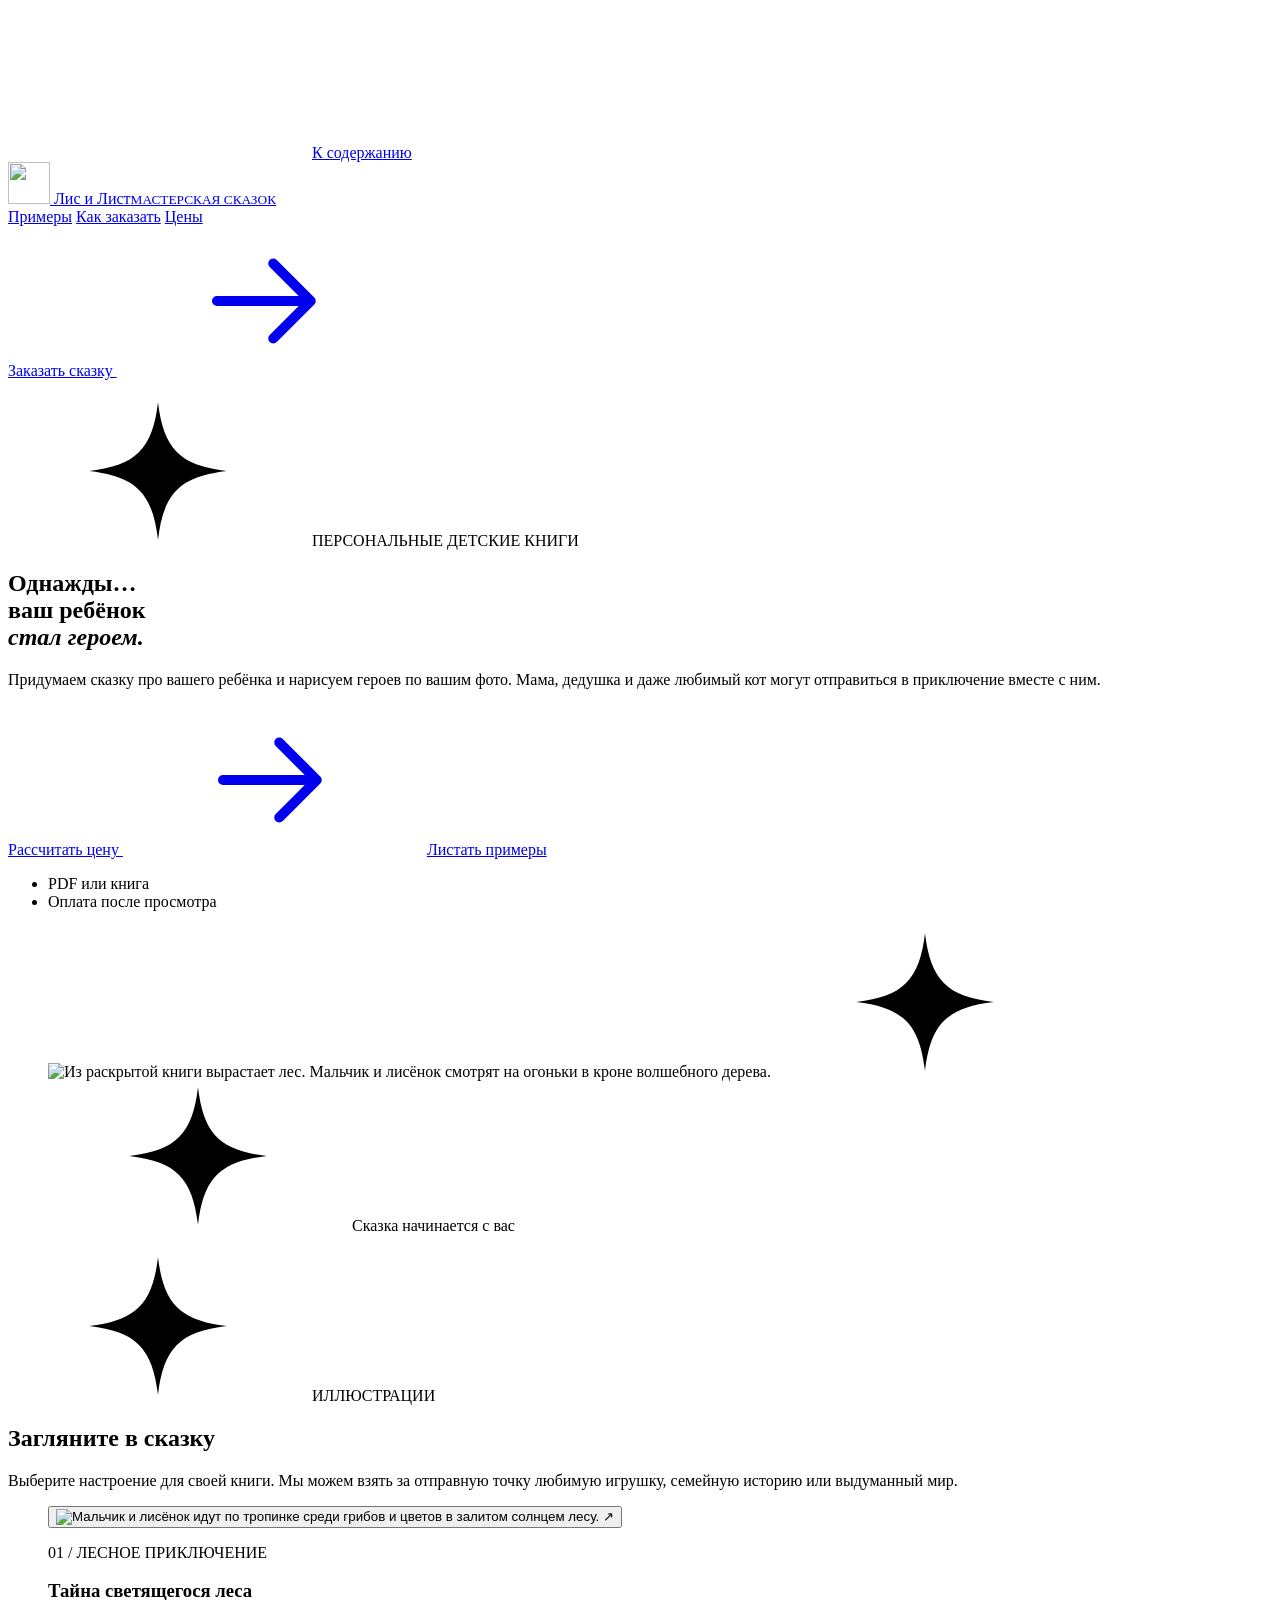
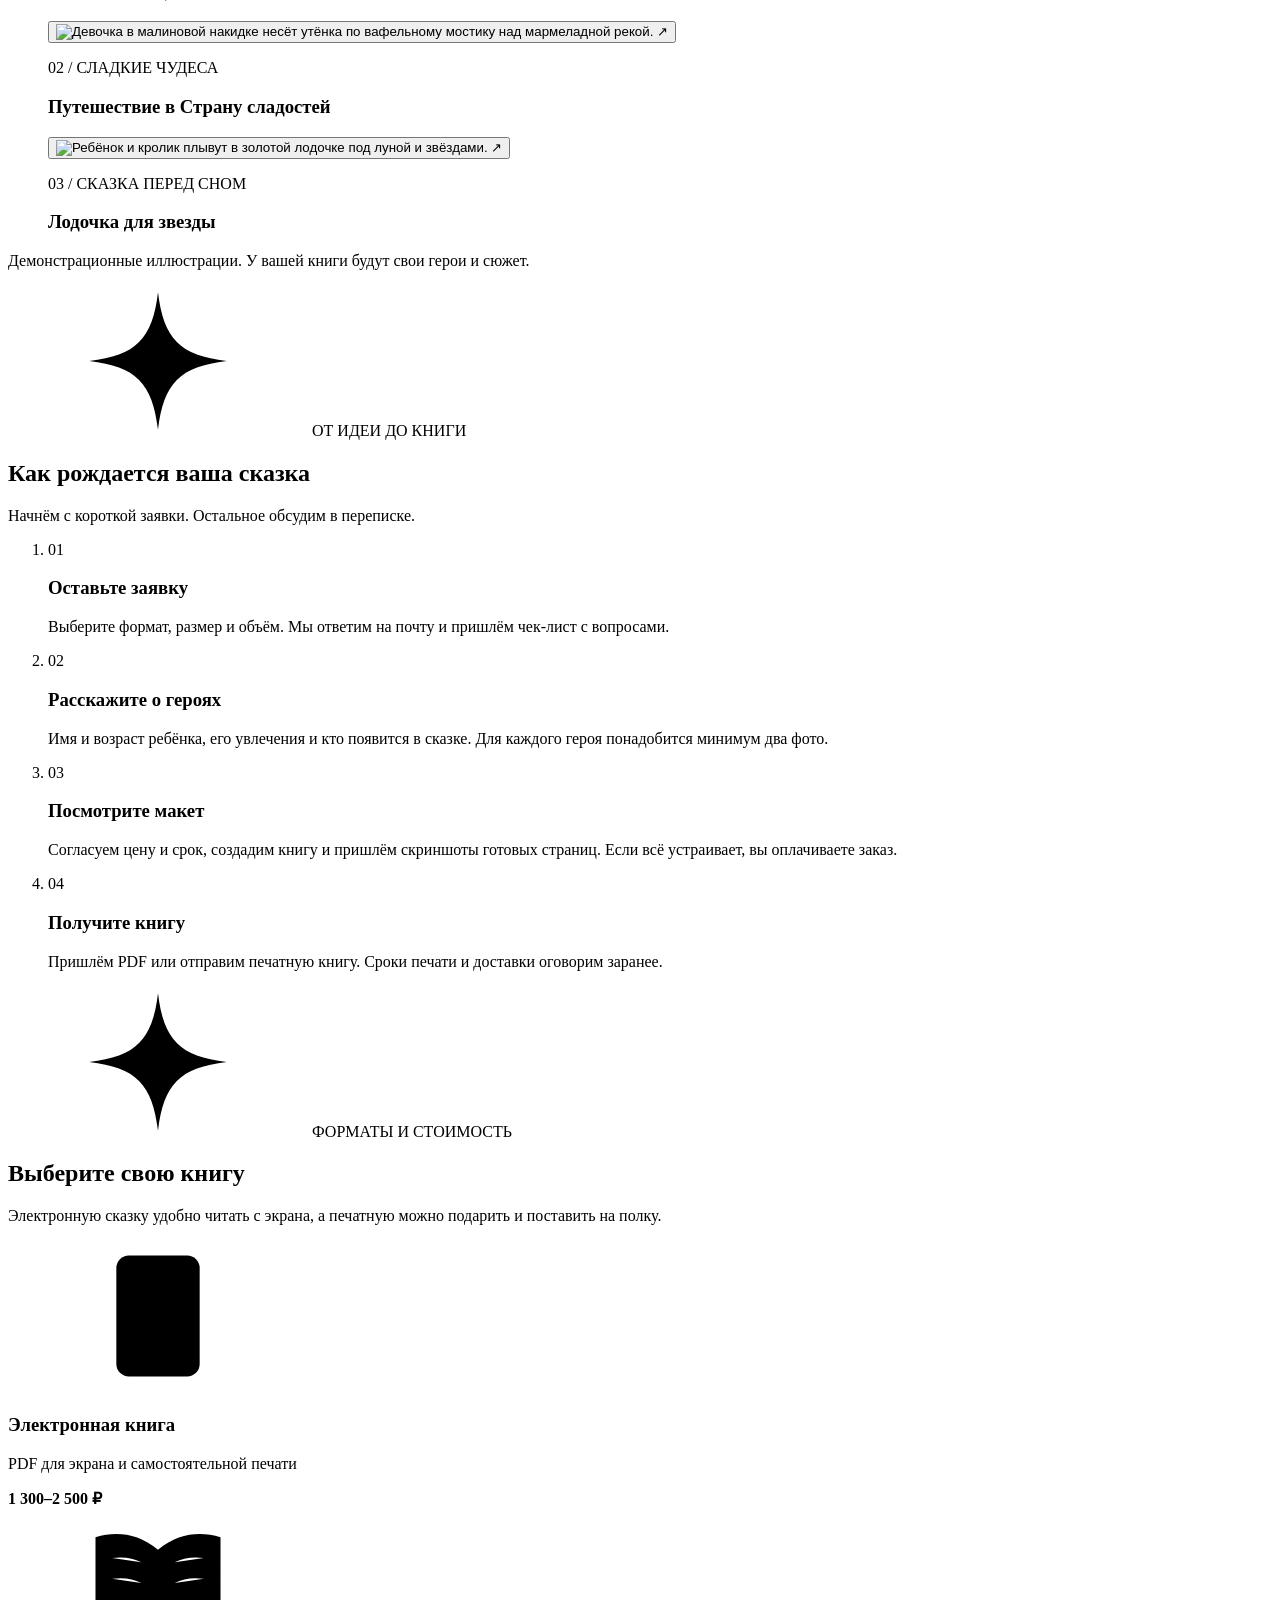
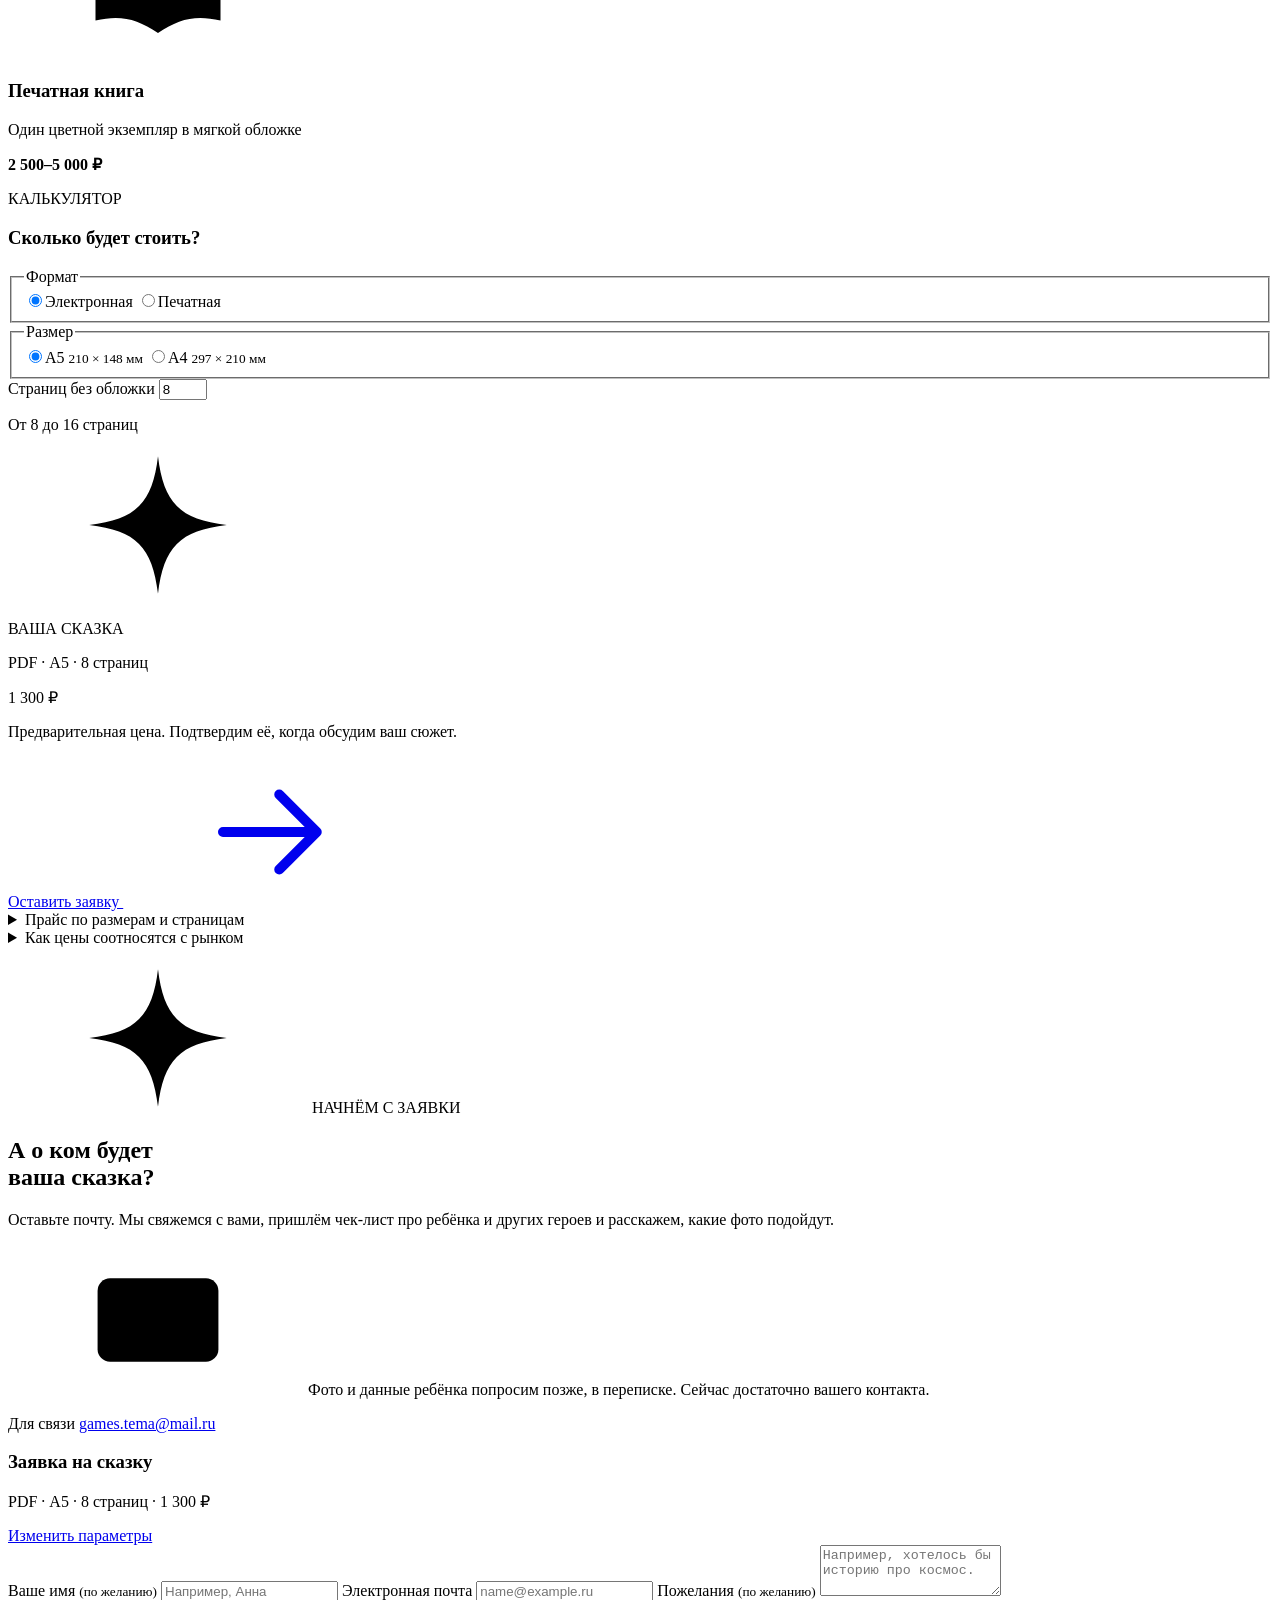
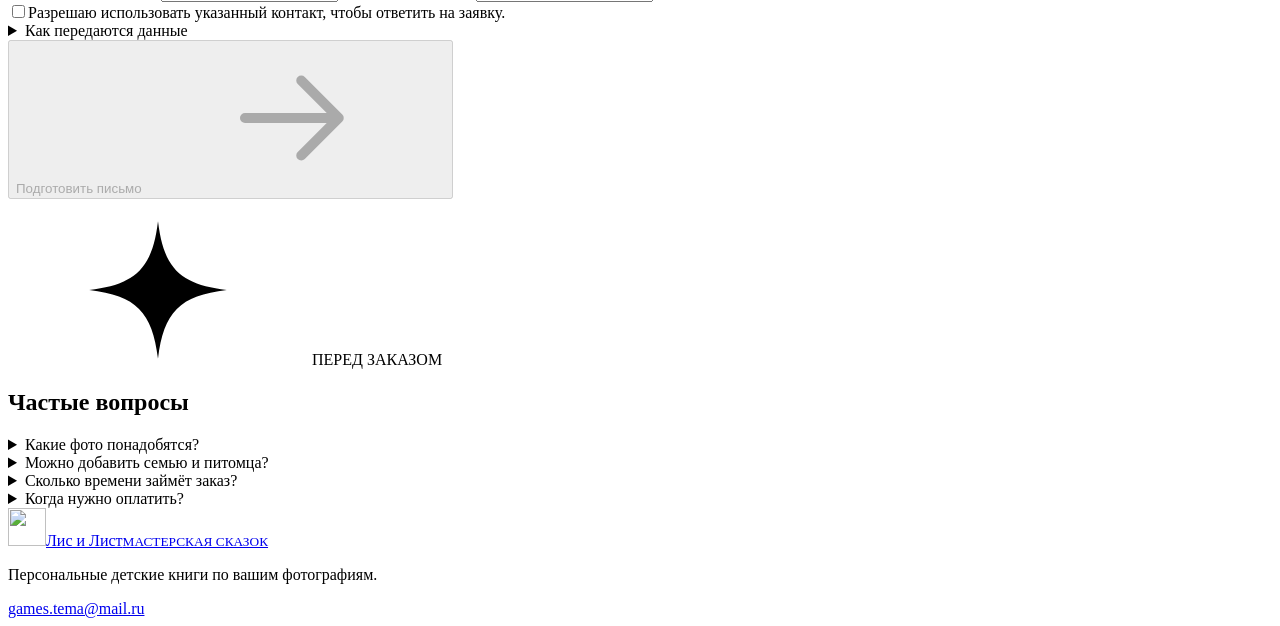
==== index.html @ 69fbb562 "Create index.html" ====
<!doctype html>
<html lang="ru">
<head>
  <meta charset="utf-8">
  <meta name="viewport" content="width=device-width, initial-scale=1">
  <meta name="theme-color" content="#f7f1e6">
  <meta name="description" content="Персональная детская сказка по вашим фото. Ваш ребёнок и его близкие станут героями книги. Электронный PDF или печатная книга А5 и А4.">
  <title>Лис и Лист — сказки, где ваш ребёнок главный герой</title>
  <link rel="icon" href="assets/mark.svg" type="image/svg+xml">
  <link rel="stylesheet" href="styles.css">
  <script src="app.js" defer></script>
</head>
<body id="top">
  <svg class="svg-library" xmlns="http://www.w3.org/2000/svg" aria-hidden="true">
    <symbol id="sparkle" viewBox="0 0 24 24"><path d="M12 1c.9 7.5 3.5 10.1 11 11-7.5.9-10.1 3.5-11 11C11.1 15.5 8.5 12.9 1 12 8.5 11.1 11.1 8.5 12 1Z" fill="currentColor"/></symbol>
    <symbol id="arrow" viewBox="0 0 24 24"><path d="M4 12h15m-6-6 6 6-6 6" fill="none" stroke="currentColor" stroke-width="1.6" stroke-linecap="round" stroke-linejoin="round"/></symbol>
    <symbol id="tablet" viewBox="0 0 36 36"><rect x="8" y="3.5" width="20" height="29" rx="3"/><path d="M12 8.5h12v16H12zM17 28.5h2m-4.5-13 3.5 1.9 3.5-1.9m-3.5 1.9v4"/></symbol>
    <symbol id="book" viewBox="0 0 36 36"><path d="M18 10c-5-4-10-4.4-15-3v20c6-1.4 10-.4 15 3 5-3.4 9-4.4 15-3V7c-5-1.4-10-1-15 3v20M7 12c3-.4 5 .1 7 1m-7 4c3-.4 5 .1 7 1m8-5c2-.9 4-1.4 7-1m-7 6c2-.9 4-1.4 7-1"/></symbol>
    <symbol id="mail" viewBox="0 0 36 36"><rect x="3.5" y="8" width="29" height="20" rx="3"/><path d="m5 10 13 10 13-10"/></symbol>
  </svg>

  <a class="skip-link" href="#main">К содержанию</a>
  <header class="site-header">
    <div class="wrap header-inner">
      <a class="brand" href="#top" aria-label="Лис и Лист — в начало">
        <img src="assets/mark.svg" width="42" height="42" alt="">
        <span>Лис и Лист<small>МАСТЕРСКАЯ СКАЗОК</small></span>
      </a>
      <nav aria-label="Основное меню">
        <a href="#examples">Примеры</a>
        <a href="#process">Как заказать</a>
        <a href="#prices">Цены</a>
      </nav>
      <a class="button button-outline header-cta" href="#order">Заказать сказку <svg aria-hidden="true"><use href="#arrow"/></svg></a>
    </div>
  </header>

  <main id="main">
    <section class="hero wrap" aria-labelledby="hero-title">
      <div class="hero-copy">
        <p class="eyebrow"><svg aria-hidden="true"><use href="#sparkle"/></svg> ПЕРСОНАЛЬНЫЕ ДЕТСКИЕ КНИГИ</p>
        <h1 id="hero-title">Однажды…<br>ваш ребёнок<br><em>стал героем.</em></h1>
        <p class="hero-description">Придумаем сказку про вашего ребёнка и нарисуем героев по вашим фото. Мама, дедушка и даже любимый кот могут отправиться в приключение вместе с ним.</p>
        <div class="hero-actions">
          <a class="button button-primary" href="#prices">Рассчитать цену <svg aria-hidden="true"><use href="#arrow"/></svg></a>
          <a class="text-link" href="#examples">Листать примеры</a>
        </div>
        <ul class="hero-promise" aria-label="Особенности">
          <li>PDF или книга</li><li>Оплата после просмотра</li>
        </ul>
      </div>
      <figure class="hero-art">
        <img src="assets/hero.webp" width="1536" height="1024" fetchpriority="high" alt="Из раскрытой книги вырастает лес. Мальчик и лисёнок смотрят на огоньки в кроне волшебного дерева.">
        <svg class="hero-sparkle" aria-hidden="true"><use href="#sparkle"/></svg>
        <figcaption><svg aria-hidden="true"><use href="#sparkle"/></svg> Сказка начинается с вас</figcaption>
      </figure>
    </section>

    <section class="examples section-pad" id="examples" aria-labelledby="examples-title">
      <div class="wrap">
        <div class="section-intro section-intro-split">
          <div>
            <p class="eyebrow"><svg aria-hidden="true"><use href="#sparkle"/></svg> ИЛЛЮСТРАЦИИ</p>
            <h2 id="examples-title">Загляните в сказку</h2>
          </div>
          <p>Выберите настроение для своей книги. Мы можем взять за отправную точку любимую игрушку, семейную историю или выдуманный мир.</p>
        </div>
        <div class="gallery">
          <figure class="story">
            <button class="story-image" type="button" aria-label="Увеличить иллюстрацию «Тайна светящегося леса»">
              <img src="assets/forest.webp" width="1200" height="800" loading="lazy" alt="Мальчик и лисёнок идут по тропинке среди грибов и цветов в залитом солнцем лесу.">
              <span aria-hidden="true">↗</span>
            </button>
            <figcaption><p>01 / ЛЕСНОЕ ПРИКЛЮЧЕНИЕ</p><h3>Тайна светящегося леса</h3></figcaption>
          </figure>
          <figure class="story">
            <button class="story-image" type="button" aria-label="Увеличить иллюстрацию «Путешествие в Страну сладостей»">
              <img src="assets/sweets.webp" width="1200" height="800" loading="lazy" alt="Девочка в малиновой накидке несёт утёнка по вафельному мостику над мармеладной рекой.">
              <span aria-hidden="true">↗</span>
            </button>
            <figcaption><p>02 / СЛАДКИЕ ЧУДЕСА</p><h3>Путешествие в Страну сладостей</h3></figcaption>
          </figure>
          <figure class="story">
            <button class="story-image" type="button" aria-label="Увеличить иллюстрацию «Лодочка для звезды»">
              <img src="assets/stars.webp" width="1200" height="800" loading="lazy" alt="Ребёнок и кролик плывут в золотой лодочке под луной и звёздами.">
              <span aria-hidden="true">↗</span>
            </button>
            <figcaption><p>03 / СКАЗКА ПЕРЕД СНОМ</p><h3>Лодочка для звезды</h3></figcaption>
          </figure>
        </div>
        <p class="gallery-note">Демонстрационные иллюстрации. У вашей книги будут свои герои и сюжет.</p>
      </div>
      <dialog id="story-dialog" class="story-dialog" aria-labelledby="story-dialog-title">
        <button class="dialog-close" type="button" aria-label="Закрыть иллюстрацию" autofocus>×</button>
        <img id="story-dialog-image" alt="">
        <h3 id="story-dialog-title"></h3>
      </dialog>
    </section>

    <section class="process section-pad" id="process" aria-labelledby="process-title">
      <div class="wrap">
        <div class="section-intro centered">
          <p class="eyebrow"><svg aria-hidden="true"><use href="#sparkle"/></svg> ОТ ИДЕИ ДО КНИГИ</p>
          <h2 id="process-title">Как рождается ваша сказка</h2>
          <p>Начнём с короткой заявки. Остальное обсудим в переписке.</p>
        </div>
        <ol class="steps">
          <li><span class="step-num">01</span><h3>Оставьте заявку</h3><p>Выберите формат, размер и объём. Мы ответим на почту и пришлём чек-лист с вопросами.</p></li>
          <li><span class="step-num">02</span><h3>Расскажите о героях</h3><p>Имя и возраст ребёнка, его увлечения и кто появится в сказке. Для каждого героя понадобится минимум два фото.</p></li>
          <li><span class="step-num">03</span><h3>Посмотрите макет</h3><p>Согласуем цену и срок, создадим книгу и пришлём скриншоты готовых страниц. Если всё устраивает, вы оплачиваете заказ.</p></li>
          <li><span class="step-num">04</span><h3>Получите книгу</h3><p>Пришлём PDF или отправим печатную книгу. Сроки печати и доставки оговорим заранее.</p></li>
        </ol>
      </div>
    </section>

    <section class="prices section-pad" id="prices" aria-labelledby="prices-title">
      <div class="wrap">
        <div class="section-intro section-intro-split">
          <div>
            <p class="eyebrow"><svg aria-hidden="true"><use href="#sparkle"/></svg> ФОРМАТЫ И СТОИМОСТЬ</p>
            <h2 id="prices-title">Выберите свою книгу</h2>
          </div>
          <p>Электронную сказку удобно читать с экрана, а печатную можно подарить и поставить на полку.</p>
        </div>
        <div class="format-cards">
          <article class="format-card"><span class="format-icon"><svg aria-hidden="true"><use href="#tablet"/></svg></span><div><h3>Электронная книга</h3><p>PDF для экрана и самостоятельной печати</p></div><strong>1 300–2 500 ₽</strong></article>
          <article class="format-card"><span class="format-icon"><svg aria-hidden="true"><use href="#book"/></svg></span><div><h3>Печатная книга</h3><p>Один цветной экземпляр в мягкой обложке</p></div><strong>2 500–5 000 ₽</strong></article>
        </div>

        <div class="calculator">
          <div class="calculator-controls">
            <p class="eyebrow">КАЛЬКУЛЯТОР</p>
            <h3>Сколько будет стоить?</h3>
            <fieldset class="option-group">
              <legend>Формат</legend>
              <div class="segments">
                <label><input type="radio" name="edition" value="pdf" checked><span>Электронная</span></label>
                <label><input type="radio" name="edition" value="print"><span>Печатная</span></label>
              </div>
            </fieldset>
            <div class="calc-secondary">
              <fieldset class="option-group">
                <legend>Размер</legend>
                <div class="segments sizes">
                  <label><input type="radio" name="size" value="A5" checked><span>А5 <small>210 × 148 мм</small></span></label>
                  <label><input type="radio" name="size" value="A4"><span>А4 <small>297 × 210 мм</small></span></label>
                </div>
              </fieldset>
              <div class="page-field">
                <label for="pages">Страниц без обложки</label>
                <input id="pages" type="number" min="8" max="16" step="1" value="8" required inputmode="numeric" aria-describedby="pages-hint">
                <p id="pages-hint">От 8 до 16 страниц</p>
              </div>
            </div>
          </div>
          <aside class="calculator-result" aria-label="Результат расчёта">
            <svg class="result-star" aria-hidden="true"><use href="#sparkle"/></svg>
            <p class="eyebrow">ВАША СКАЗКА</p>
            <div class="estimate" aria-live="polite" aria-atomic="true">
              <p id="calc-details">PDF · А5 · 8 страниц</p>
              <p id="calc-price">1 300 ₽</p>
            </div>
            <p id="calc-note">Предварительная цена. Подтвердим её, когда обсудим ваш сюжет.</p>
            <a id="use-estimate" class="button button-gold" href="#order">Оставить заявку <svg aria-hidden="true"><use href="#arrow"/></svg></a>
          </aside>
        </div>
        <noscript><p class="noscript">Для калькулятора и формы включите JavaScript. Цены можно посмотреть в таблице, заявку отправить на <a href="mailto:games.tema@mail.ru">games.tema@mail.ru</a>.</p></noscript>

        <div class="pricing-details">
          <details id="price-table">
            <summary>Прайс по размерам и страницам</summary>
            <div class="details-body">
              <table>
                <caption>Цена в рублях за книгу, доставка отдельно</caption>
                <thead><tr><th scope="col">Страниц</th><th scope="col">PDF А5</th><th scope="col">PDF А4</th><th scope="col">Печать А5</th><th scope="col">Печать А4</th></tr></thead>
                <tbody>
                  <tr><th scope="row">8</th><td>1 300</td><td>1 500</td><td>2 500</td><td>3 200</td></tr>
                  <tr><th scope="row">12</th><td>1 700</td><td>2 000</td><td>3 200</td><td>4 100</td></tr>
                  <tr><th scope="row">16</th><td>2 100</td><td>2 500</td><td>3 900</td><td>5 000</td></tr>
                </tbody>
              </table>
              <p>Для PDF можно выбрать любое количество страниц от 8 до 16. Цену для другого объёма согласуем отдельно.</p>
            </div>
          </details>
          <details>
            <summary>Как цены соотносятся с рынком</summary>
            <div class="details-body market-note">
              <p>В нашей выборке российских сервисов персональных сказок средняя заявленная цена PDF составила около <strong>1 160 ₽</strong> (8 предложений), а готовой печатной книги — около <strong>4 820 ₽</strong> (7 предложений). Сравнили базовые тарифы и цены «от». Форматы, объём, переплёт и доставка у сервисов различаются.</p>
              <p>Прайс выше рассчитан для конкретных размеров и объёмов. Дата сравнения — 8 ноября 2026 г.</p>
              <p class="sources"><a href="https://storybaby.ru/book-with-your-child">StoryBaby</a> · <a href="https://skazka-pro-menya.ru/">Сказка про меня</a> · <a href="https://xn--80aaukcnor7k.xn--p1ai/">Сказка Моя!</a> · <a href="https://xn--80afgjfdhc5atn.xn--p1ai/">Герой сказки</a> · <a href="https://skazcapro.ru/shop">СказкаПро</a> · <a href="https://vglavnoyroli.ru/skazka-po-foto">В главной роли</a> · <a href="https://skazka4you.ru/tariffs">Ребёнок — герой сказки</a> · <a href="https://skazum.ru/catalog">СказУм</a> · <a href="https://bukvuk.ru/">Буквук</a></p>
            </div>
          </details>
        </div>
      </div>
    </section>

    <section class="order section-pad" id="order" aria-labelledby="order-title">
      <div class="wrap order-grid">
        <div class="order-copy">
          <p class="eyebrow"><svg aria-hidden="true"><use href="#sparkle"/></svg> НАЧНЁМ С ЗАЯВКИ</p>
          <h2 id="order-title">А о ком будет<br>ваша сказка?</h2>
          <p>Оставьте почту. Мы свяжемся с вами, пришлём чек-лист про ребёнка и других героев и расскажем, какие фото подойдут.</p>
          <div class="order-note"><svg aria-hidden="true"><use href="#mail"/></svg><span>Фото и данные ребёнка попросим позже, в переписке. Сейчас достаточно вашего контакта.</span></div>
          <p class="order-contact">Для связи <a href="mailto:games.tema@mail.ru">games.tema@mail.ru</a></p>
        </div>
        <form id="order-form" class="order-form" method="post" data-endpoint="">
          <h3>Заявка на сказку</h3>
          <p id="order-summary" class="order-summary">PDF · А5 · 8 страниц · 1 300 ₽</p>
          <a href="#prices" class="edit-estimate">Изменить параметры</a>
          <input type="hidden" name="Формат" id="order-edition" value="Электронная книга (PDF)">
          <input type="hidden" name="Размер" id="order-size" value="А5 (210 × 148 мм)">
          <input type="hidden" name="Страниц без обложки" id="order-pages" value="8">
          <input type="hidden" name="Предварительная цена" id="order-price" value="1 300 ₽">
          <div class="order-fields">
            <label for="customer-name">Ваше имя <small>(по желанию)</small></label>
            <input id="customer-name" name="name" type="text" autocomplete="given-name" maxlength="70" placeholder="Например, Анна">
            <label for="customer-email">Электронная почта</label>
            <input id="customer-email" name="email" type="email" autocomplete="email" maxlength="120" placeholder="name@example.ru" required>
            <label for="customer-message">Пожелания <small>(по желанию)</small></label>
            <textarea id="customer-message" name="message" rows="3" maxlength="500" placeholder="Например, хотелось бы историю про космос."></textarea>
          </div>
          <label class="contact-consent"><input type="checkbox" id="contact-consent" name="Согласие на ответ" value="Да" required><span>Разрешаю использовать указанный контакт, чтобы ответить на заявку.</span></label>
          <details id="form-info" class="form-info">
            <summary>Как передаются данные</summary>
            <p id="data-note">Кнопка откроет черновик в вашем почтовом приложении. Письмо с параметрами книги и вашим контактом вы отправите на games.tema@mail.ru. В пожеланиях достаточно указать тему сказки. Фото и данные ребёнка обсудим позже.</p>
          </details>
          <p id="order-error" role="alert" hidden></p>
          <button id="submit-order" class="button button-primary submit-button" type="submit" disabled><span id="submit-label">Подготовить письмо</span> <svg aria-hidden="true"><use href="#arrow"/></svg></button>
          <button id="email-order" class="mail-fallback" type="button" hidden>Или написать через почтовое приложение</button>
        </form>
      </div>
    </section>

    <section class="faq section-pad" id="questions" aria-labelledby="questions-title">
      <div class="wrap faq-grid">
        <div>
          <p class="eyebrow"><svg aria-hidden="true"><use href="#sparkle"/></svg> ПЕРЕД ЗАКАЗОМ</p>
          <h2 id="questions-title">Частые вопросы</h2>
        </div>
        <div class="faq-list">
          <details><summary>Какие фото понадобятся?</summary><p>Минимум два чётких снимка каждого героя при хорошем освещении. Лучше выбрать один портрет анфас и один снимок вполоборота. Отправите их, когда мы свяжемся с вами.</p></details>
          <details><summary>Можно добавить семью и питомца?</summary><p>Да. В сказке могут появиться мама, папа, бабушка, тётя, друзья и питомцы. Укажите в чек-листе, кого вы хотите видеть и какие у них будут роли.</p></details>
          <details><summary>Сколько времени займёт заказ?</summary><p>После чек-листа и фотографий согласуем срок создания книги. Для печатного заказа отдельно сообщим время на печать и доставку с учётом города.</p></details>
          <details><summary>Когда нужно оплатить?</summary><p>Когда мы пришлём скриншоты готовых страниц и вы подтвердите, что всё устраивает. После оплаты отправим PDF или передадим книгу в печать.</p></details>
        </div>
      </div>
    </section>
  </main>

  <footer class="site-footer">
    <div class="wrap footer-inner">
      <a class="brand" href="#top"><img src="assets/mark.svg" width="38" height="38" alt=""><span>Лис и Лист<small>МАСТЕРСКАЯ СКАЗОК</small></span></a>
      <p>Персональные детские книги по вашим фотографиям.</p>
      <a href="mailto:games.tema@mail.ru">games.tema@mail.ru</a>
    </div>
  </footer>
</body>
</html>
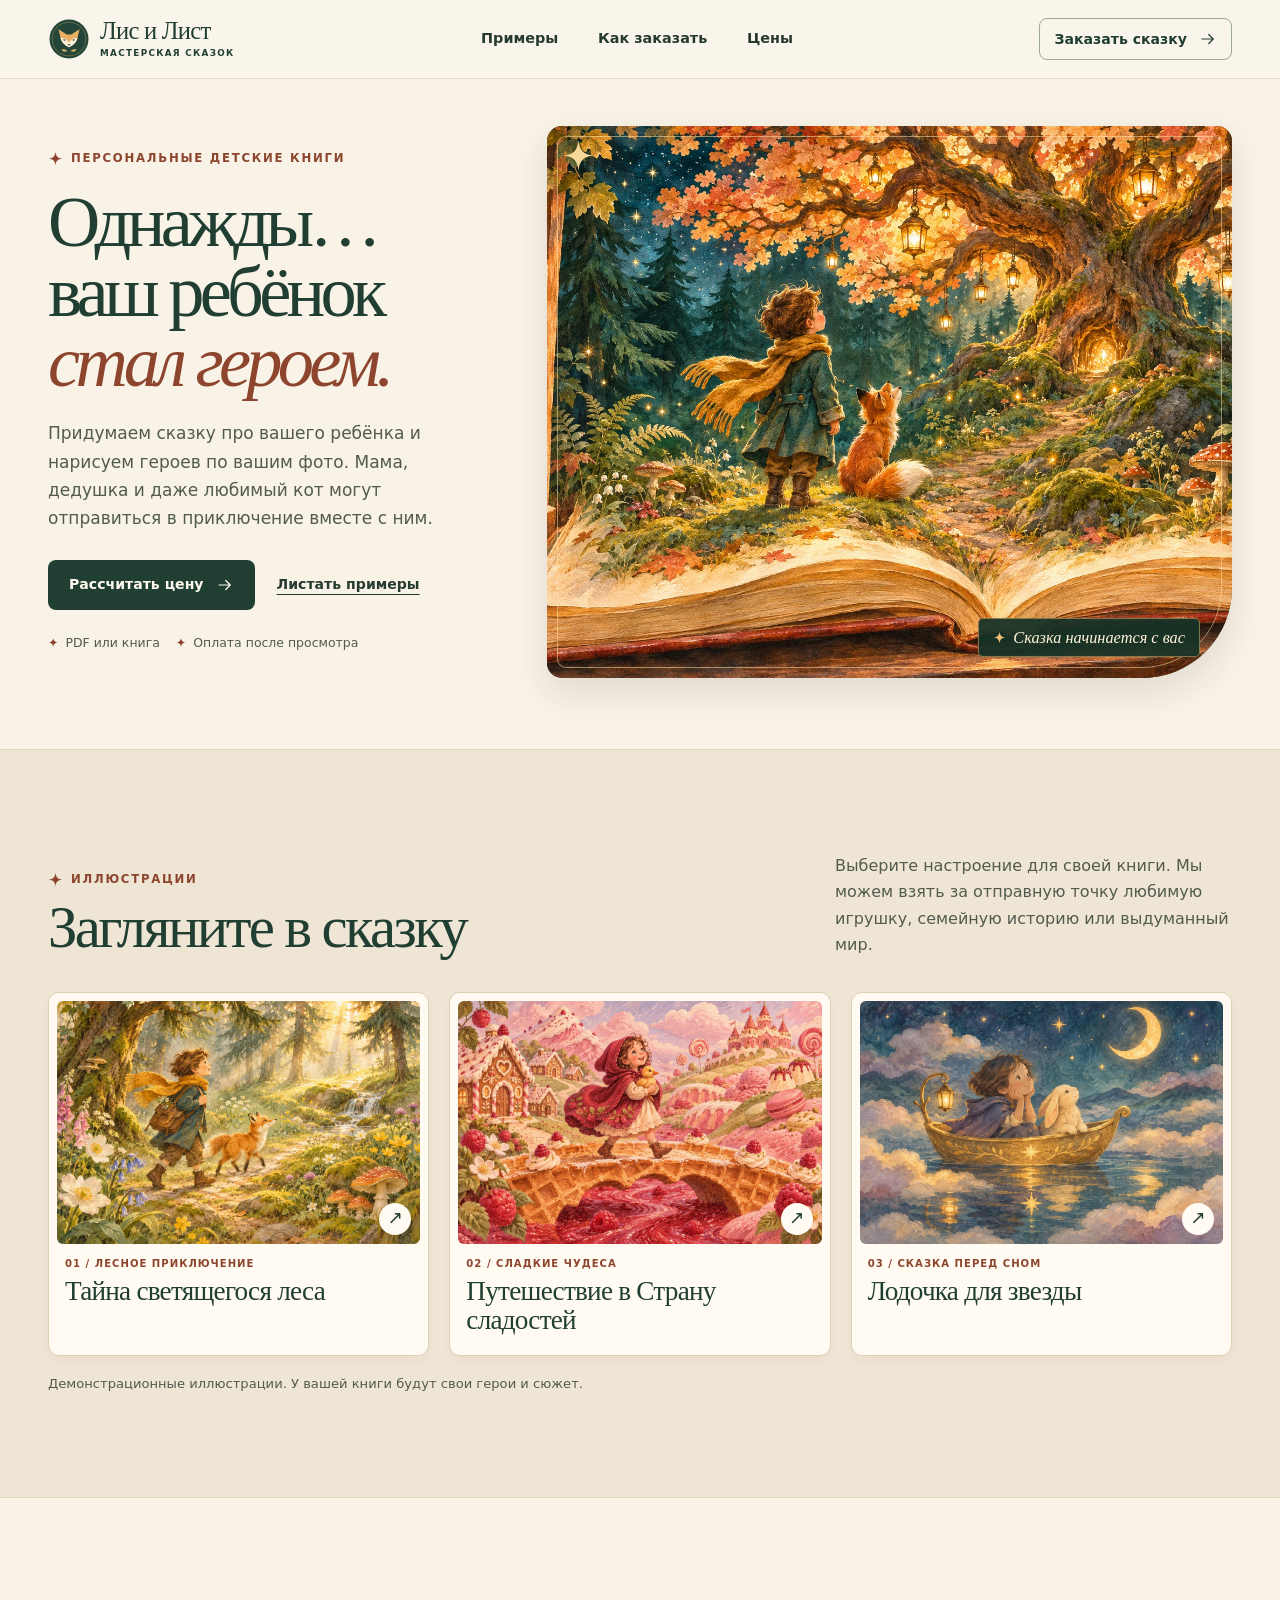
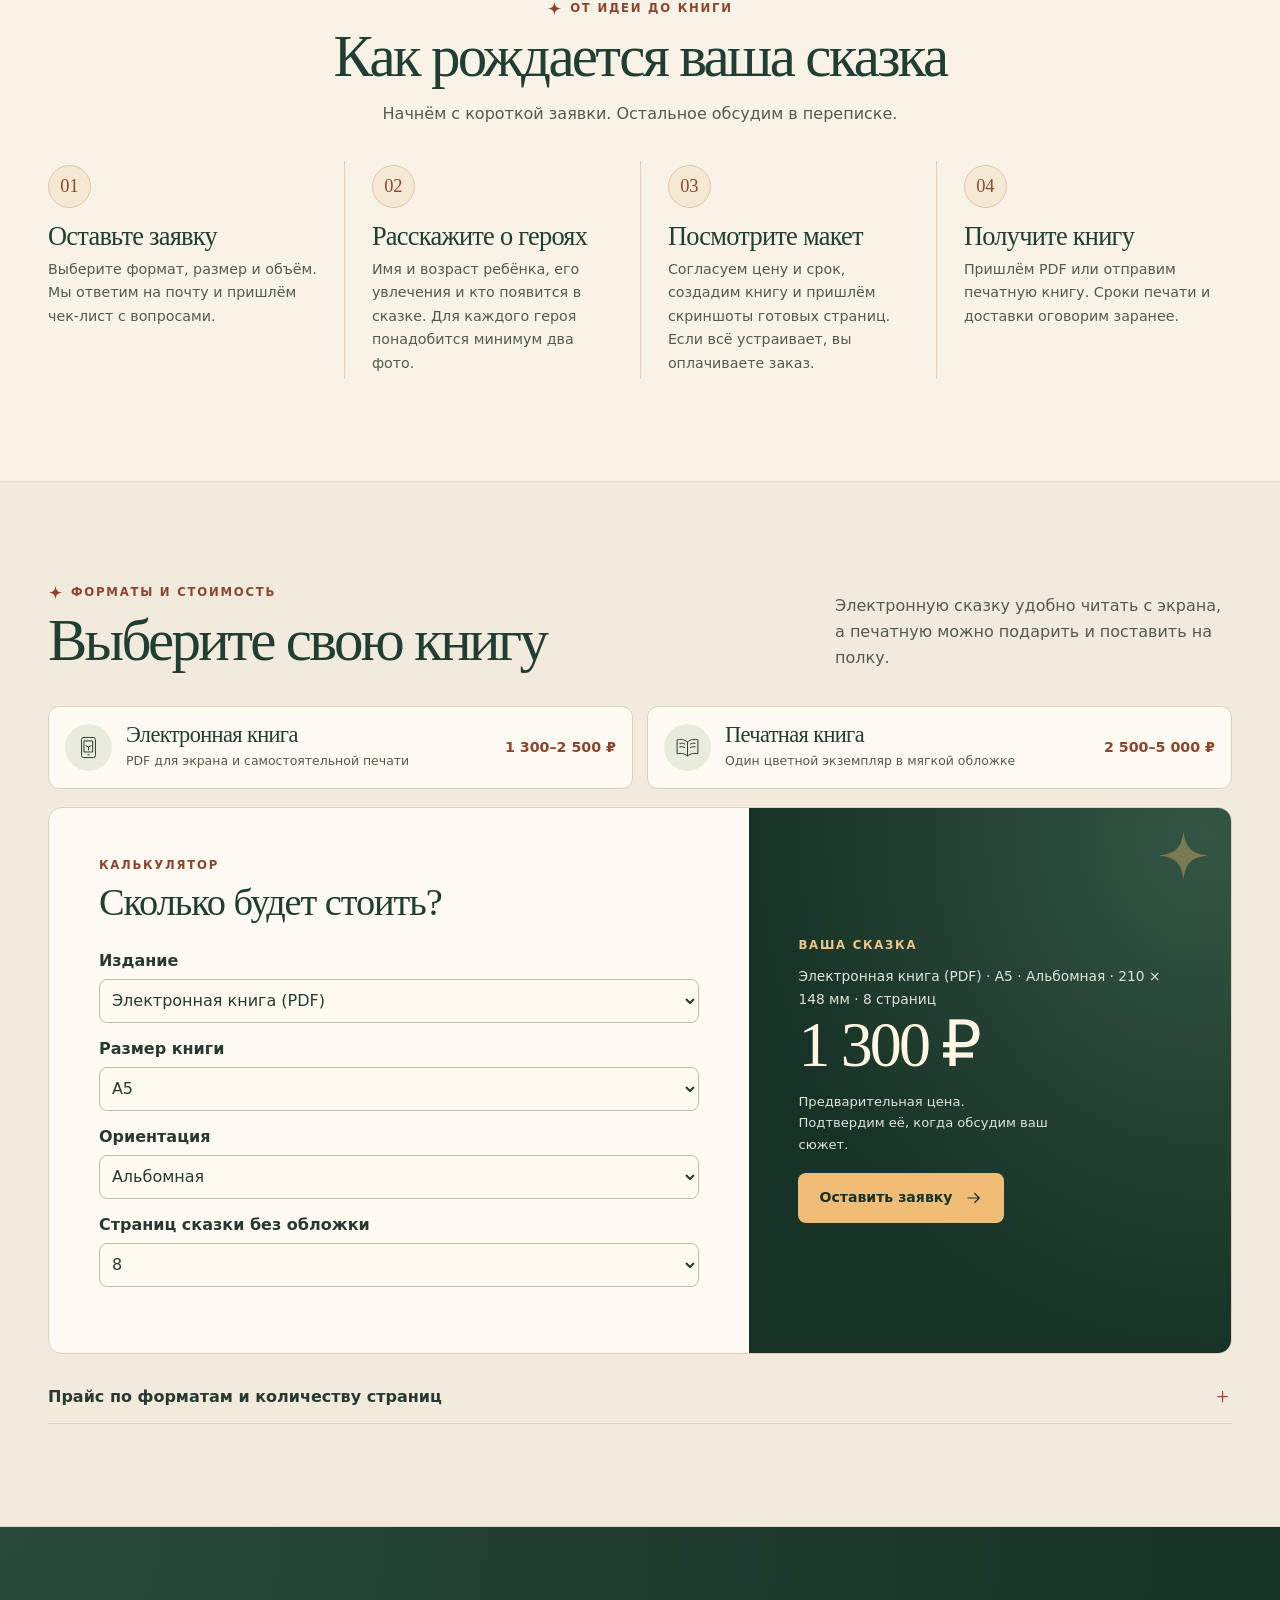
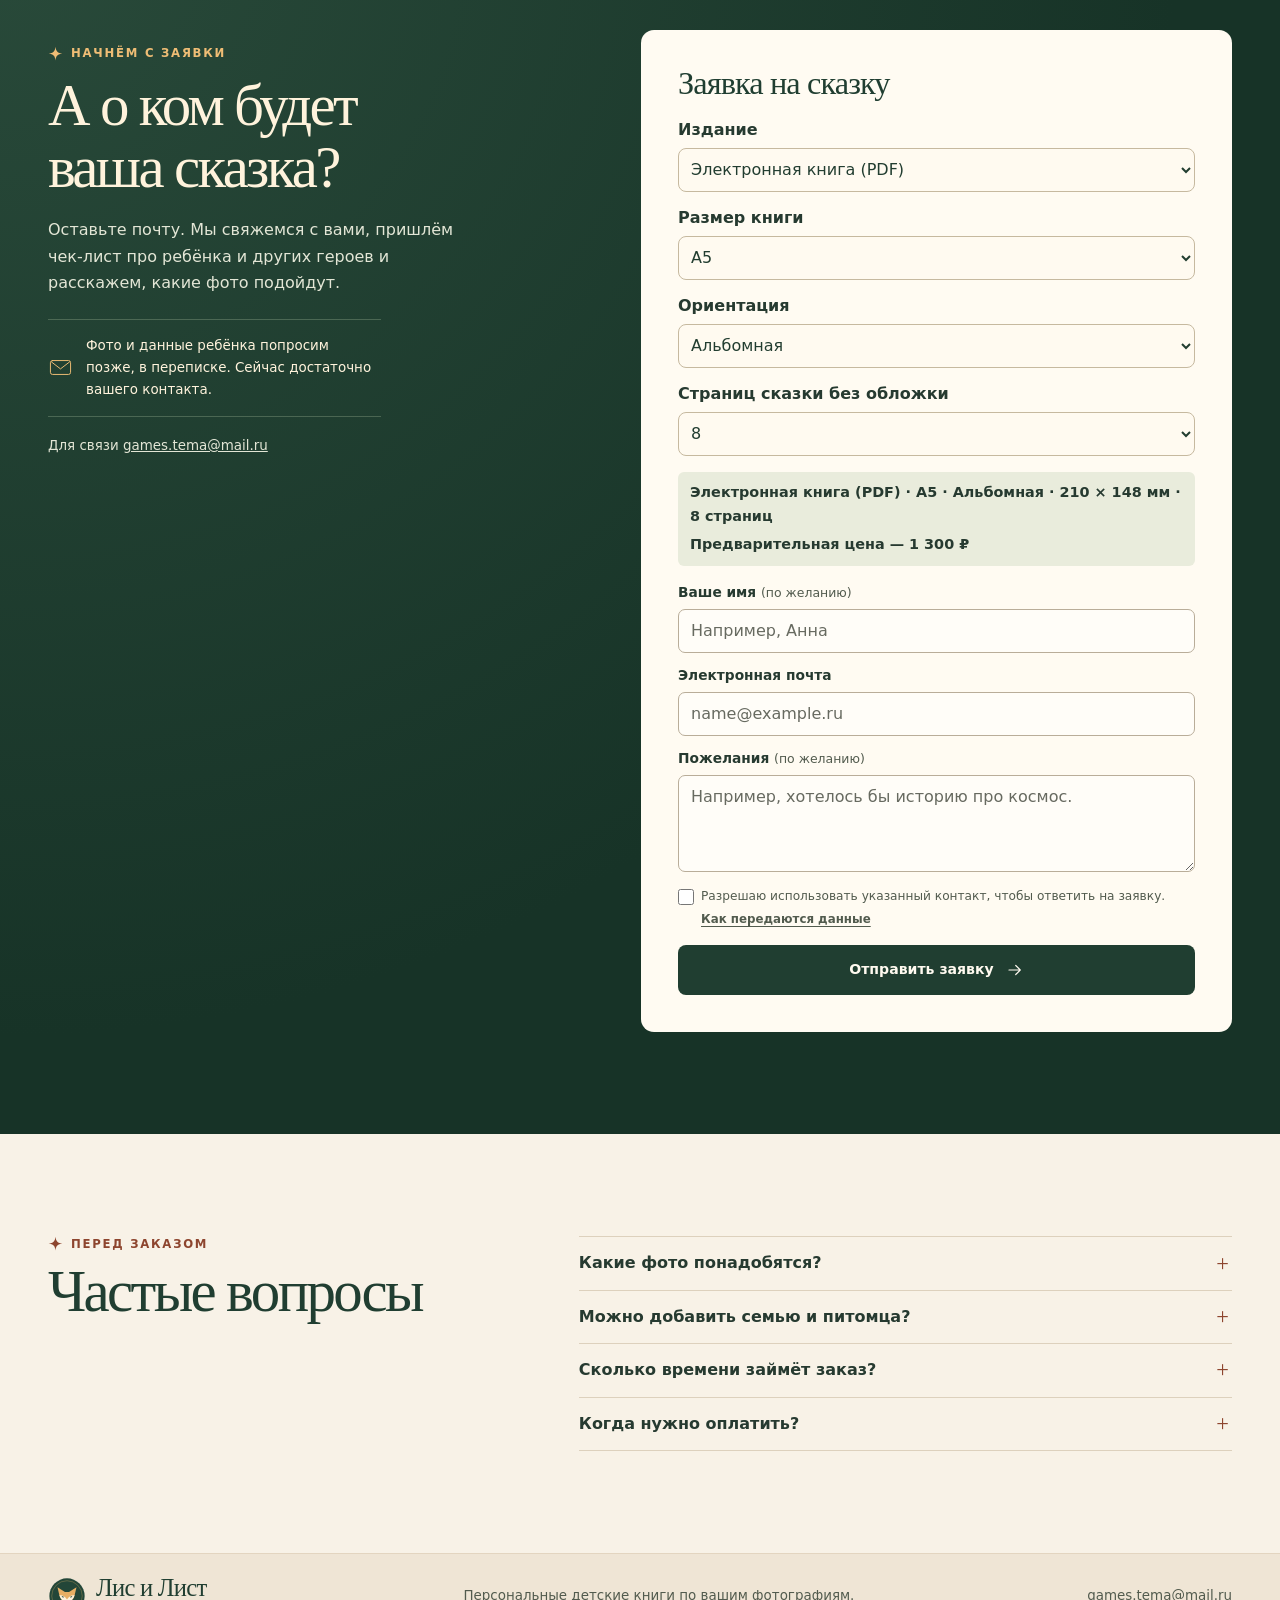
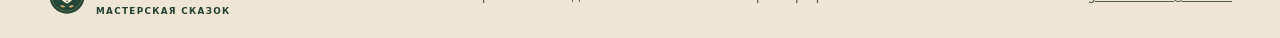
==== commit afa57973: "Update index.html" ====
--- a/index.html
+++ b/index.html
@@ -4,11 +4,23 @@
   <meta charset="utf-8">
   <meta name="viewport" content="width=device-width, initial-scale=1">
   <meta name="theme-color" content="#f7f1e6">
-  <meta name="description" content="Персональная детская сказка по вашим фото. Ваш ребёнок и его близкие станут героями книги. Электронный PDF или печатная книга А5 и А4.">
+  <meta name="description" content="Персональная детская сказка по вашим фото. Ваш ребёнок и его близкие станут героями книги. Электронный PDF или печатная книга А5 или А4.">
   <title>Лис и Лист — сказки, где ваш ребёнок главный герой</title>
   <link rel="icon" href="assets/mark.svg" type="image/svg+xml">
   <link rel="stylesheet" href="styles.css">
-  <script src="app.js" defer></script>
+  <script src="book-order-v2.js" defer></script>
+  <style>
+    .book-controls { display: grid; gap: .8rem; margin: 1rem 0; }
+    .book-controls label { display: block; margin-bottom: .3rem; font-weight: 650; }
+    .book-controls select { box-sizing: border-box; width: 100%; min-width: 0; min-height: 44px; border: 1px solid #c6b99f; border-radius: 8px; background: #fffaf0; color: #223d30; padding: .5rem; font: inherit; font-size: 16px; }
+    .tariff-scroll { max-width: 100%; overflow-x: auto; margin-bottom: 1rem; }
+    .tariff-scroll table { min-width: 33rem; }
+    .tariff-scroll th[scope="row"] { text-align: left; }
+    .tariff-scroll th small { display: block; font-weight: normal; }
+    .tariff-scroll td { white-space: nowrap; }
+    .price-help { margin: .5rem 0; }
+    .order-price-line { display: block; margin-top: .3rem; font-weight: 700; }
+  </style>
 </head>
 <body id="top">
   <svg class="svg-library" xmlns="http://www.w3.org/2000/svg" aria-hidden="true">
@@ -131,27 +143,21 @@
           <div class="calculator-controls">
             <p class="eyebrow">КАЛЬКУЛЯТОР</p>
             <h3>Сколько будет стоить?</h3>
-            <fieldset class="option-group">
-              <legend>Формат</legend>
-              <div class="segments">
-                <label><input type="radio" name="edition" value="pdf" checked><span>Электронная</span></label>
-                <label><input type="radio" name="edition" value="print"><span>Печатная</span></label>
-              </div>
-            </fieldset>
-            <div class="calc-secondary">
-              <fieldset class="option-group">
-                <legend>Размер</legend>
-                <div class="segments sizes">
-                  <label><input type="radio" name="size" value="A5" checked><span>А5 <small>210 × 148 мм</small></span></label>
-                  <label><input type="radio" name="size" value="A4"><span>А4 <small>297 × 210 мм</small></span></label>
-                </div>
-              </fieldset>
-              <div class="page-field">
-                <label for="pages">Страниц без обложки</label>
-                <input id="pages" type="number" min="8" max="16" step="1" value="8" required inputmode="numeric" aria-describedby="pages-hint">
-                <p id="pages-hint">От 8 до 16 страниц</p>
-              </div>
-            </div>
+<div class="book-controls">
+      <div><label for="calc-edition">Издание</label>
+        <select id="calc-edition"><option value="pdf">Электронная книга (PDF)</option><option value="print">Печатная книга</option></select>
+      </div>
+      <div><label for="calc-book">Размер книги</label>
+        <select id="calc-book"><option value="a5" data-label="А5" data-portrait="148 × 210 мм" data-landscape="210 × 148 мм">А5</option>
+<option value="a4" data-label="А4" data-portrait="210 × 297 мм" data-landscape="297 × 210 мм">А4</option></select>
+      </div>
+      <div><label for="calc-orientation">Ориентация</label>
+        <select id="calc-orientation"><option value="landscape">Альбомная</option><option value="portrait">Книжная</option></select>
+      </div>
+      <div><label for="calc-count">Страниц сказки без обложки</label>
+        <select id="calc-count"><option value="8">8</option><option value="10">10</option><option value="12">12</option><option value="14">14</option><option value="16">16</option></select>
+      </div>
+    </div>
           </div>
           <aside class="calculator-result" aria-label="Результат расчёта">
             <svg class="result-star" aria-hidden="true"><use href="#sparkle"/></svg>
@@ -164,30 +170,28 @@
             <a id="use-estimate" class="button button-gold" href="#order">Оставить заявку <svg aria-hidden="true"><use href="#arrow"/></svg></a>
           </aside>
         </div>
-        <noscript><p class="noscript">Для калькулятора и формы включите JavaScript. Цены можно посмотреть в таблице, заявку отправить на <a href="mailto:games.tema@mail.ru">games.tema@mail.ru</a>.</p></noscript>
+        <noscript><p class="noscript">Для калькулятора и формы включите JavaScript. Цены можно посмотреть в таблице, а заявку отправить на <a href="mailto:games.tema@mail.ru">games.tema@mail.ru</a>.</p></noscript>
 
         <div class="pricing-details">
           <details id="price-table">
-            <summary>Прайс по размерам и страницам</summary>
+            <summary>Прайс по форматам и количеству страниц</summary>
             <div class="details-body">
-              <table>
-                <caption>Цена в рублях за книгу, доставка отдельно</caption>
-                <thead><tr><th scope="col">Страниц</th><th scope="col">PDF А5</th><th scope="col">PDF А4</th><th scope="col">Печать А5</th><th scope="col">Печать А4</th></tr></thead>
-                <tbody>
-                  <tr><th scope="row">8</th><td>1 300</td><td>1 500</td><td>2 500</td><td>3 200</td></tr>
-                  <tr><th scope="row">12</th><td>1 700</td><td>2 000</td><td>3 200</td><td>4 100</td></tr>
-                  <tr><th scope="row">16</th><td>2 100</td><td>2 500</td><td>3 900</td><td>5 000</td></tr>
-                </tbody>
-              </table>
-              <p>Для PDF можно выбрать любое количество страниц от 8 до 16. Цену для другого объёма согласуем отдельно.</p>
-            </div>
-          </details>
-          <details>
-            <summary>Как цены соотносятся с рынком</summary>
-            <div class="details-body market-note">
-              <p>В нашей выборке российских сервисов персональных сказок средняя заявленная цена PDF составила около <strong>1 160 ₽</strong> (8 предложений), а готовой печатной книги — около <strong>4 820 ₽</strong> (7 предложений). Сравнили базовые тарифы и цены «от». Форматы, объём, переплёт и доставка у сервисов различаются.</p>
-              <p>Прайс выше рассчитан для конкретных размеров и объёмов. Дата сравнения — 8 ноября 2026 г.</p>
-              <p class="sources"><a href="https://storybaby.ru/book-with-your-child">StoryBaby</a> · <a href="https://skazka-pro-menya.ru/">Сказка про меня</a> · <a href="https://xn--80aaukcnor7k.xn--p1ai/">Сказка Моя!</a> · <a href="https://xn--80afgjfdhc5atn.xn--p1ai/">Герой сказки</a> · <a href="https://skazcapro.ru/shop">СказкаПро</a> · <a href="https://vglavnoyroli.ru/skazka-po-foto">В главной роли</a> · <a href="https://skazka4you.ru/tariffs">Ребёнок — герой сказки</a> · <a href="https://skazum.ru/catalog">СказУм</a> · <a href="https://bukvuk.ru/">Буквук</a></p>
+              <p class="price-help">В колонках указано количество страниц сказки без обложки. Книжная и альбомная ориентации стоят одинаково. Печатная цена указана за один экземпляр. Доставка рассчитывается отдельно.</p>
+              <div class="tariff-scroll" tabindex="0" role="region" aria-label="Электронная книга (PDF)">
+      <table data-edition="pdf">
+        <caption>Электронная книга (PDF) · цены в ₽</caption>
+        <thead><tr><th scope="col">Формат</th><th scope="col">8</th><th scope="col">10</th><th scope="col">12</th><th scope="col">14</th><th scope="col">16</th></tr></thead>
+        <tbody><tr data-book="a5"><th scope="row">А5</th><td data-pages="8">1 300</td><td data-pages="10">1 500</td><td data-pages="12">1 700</td><td data-pages="14">1 900</td><td data-pages="16">2 100</td></tr><tr data-book="a4"><th scope="row">А4</th><td data-pages="8">1 500</td><td data-pages="10">1 750</td><td data-pages="12">2 000</td><td data-pages="14">2 250</td><td data-pages="16">2 500</td></tr></tbody>
+      </table>
+    </div>
+              <div class="tariff-scroll" tabindex="0" role="region" aria-label="Печатная книга в мягкой обложке">
+      <table data-edition="print">
+        <caption>Печатная книга в мягкой обложке · цены в ₽</caption>
+        <thead><tr><th scope="col">Формат</th><th scope="col">8</th><th scope="col">10</th><th scope="col">12</th><th scope="col">14</th><th scope="col">16</th></tr></thead>
+        <tbody><tr data-book="a5"><th scope="row">А5</th><td data-pages="8">2 500</td><td data-pages="10">2 850</td><td data-pages="12">3 200</td><td data-pages="14">3 550</td><td data-pages="16">3 900</td></tr><tr data-book="a4"><th scope="row">А4</th><td data-pages="8">3 200</td><td data-pages="10">3 650</td><td data-pages="12">4 100</td><td data-pages="14">4 550</td><td data-pages="16">5 000</td></tr></tbody>
+      </table>
+    </div>
+              <p class="price-help">При скреплении на скобу в книге на 10 или 14 страниц сказки могут появиться две пустые технические страницы.</p>
             </div>
           </details>
         </div>
@@ -203,14 +207,28 @@
           <div class="order-note"><svg aria-hidden="true"><use href="#mail"/></svg><span>Фото и данные ребёнка попросим позже, в переписке. Сейчас достаточно вашего контакта.</span></div>
           <p class="order-contact">Для связи <a href="mailto:games.tema@mail.ru">games.tema@mail.ru</a></p>
         </div>
-        <form id="order-form" class="order-form" method="post" data-endpoint="">
+        <form id="order-form" class="order-form" method="post">
           <h3>Заявка на сказку</h3>
-          <p id="order-summary" class="order-summary">PDF · А5 · 8 страниц · 1 300 ₽</p>
-          <a href="#prices" class="edit-estimate">Изменить параметры</a>
-          <input type="hidden" name="Формат" id="order-edition" value="Электронная книга (PDF)">
-          <input type="hidden" name="Размер" id="order-size" value="А5 (210 × 148 мм)">
-          <input type="hidden" name="Страниц без обложки" id="order-pages" value="8">
-          <input type="hidden" name="Предварительная цена" id="order-price" value="1 300 ₽">
+<div class="book-controls">
+      <div><label for="form-edition">Издание</label>
+        <select id="form-edition"><option value="pdf">Электронная книга (PDF)</option><option value="print">Печатная книга</option></select>
+      </div>
+      <div><label for="form-book">Размер книги</label>
+        <select id="form-book"><option value="a5" data-label="А5" data-portrait="148 × 210 мм" data-landscape="210 × 148 мм">А5</option>
+<option value="a4" data-label="А4" data-portrait="210 × 297 мм" data-landscape="297 × 210 мм">А4</option></select>
+      </div>
+      <div><label for="form-orientation">Ориентация</label>
+        <select id="form-orientation"><option value="landscape">Альбомная</option><option value="portrait">Книжная</option></select>
+      </div>
+      <div><label for="form-count">Страниц сказки без обложки</label>
+        <select id="form-count"><option value="8">8</option><option value="10">10</option><option value="12">12</option><option value="14">14</option><option value="16">16</option></select>
+      </div>
+    </div>
+          <p id="order-summary" class="order-summary" aria-live="polite" aria-atomic="true">
+            <span id="order-configuration">Электронная книга · А5 · Альбомная · 210 × 148 мм · 8 страниц</span>
+            <strong id="order-total" class="order-price-line">Предварительная цена — 1 300 ₽</strong>
+          </p>
+          <p id="order-print-note" class="price-help" hidden>Доставка рассчитывается отдельно.</p>
           <div class="order-fields">
             <label for="customer-name">Ваше имя <small>(по желанию)</small></label>
             <input id="customer-name" name="name" type="text" autocomplete="given-name" maxlength="70" placeholder="Например, Анна">
@@ -226,7 +244,6 @@
           </details>
           <p id="order-error" role="alert" hidden></p>
           <button id="submit-order" class="button button-primary submit-button" type="submit" disabled><span id="submit-label">Подготовить письмо</span> <svg aria-hidden="true"><use href="#arrow"/></svg></button>
-          <button id="email-order" class="mail-fallback" type="button" hidden>Или написать через почтовое приложение</button>
         </form>
       </div>
     </section>
--- a/styles.css
+++ b/styles.css
@@ -0,0 +1,286 @@
+:root {
+  color-scheme: light;
+  --paper: #f8f2e7;
+  --light: #fffbf2;
+  --sand: #efe5d5;
+  --line: #ddd1bd;
+  --pine: #203e31;
+  --pine-deep: #173327;
+  --ink: #263a30;
+  --muted: #525b4e;
+  --terra: #8d452e;
+  --gold: #efbd75;
+  --serif: Georgia, 'Times New Roman', serif;
+  --sans: system-ui, -apple-system, 'Segoe UI', sans-serif;
+}
+
+*, *::before, *::after { box-sizing: border-box; }
+html { scroll-behavior: smooth; }
+body { margin: 0; background: var(--paper); color: var(--ink); font: 16px/1.65 var(--sans); }
+img { display: block; max-width: 100%; }
+figure, p, h1, h2, h3, fieldset, ol, ul { margin: 0; }
+h1, h2, h3 { font-family: var(--serif); font-weight: 400; line-height: 1.05; color: var(--pine); }
+h2 { font-size: clamp(2.35rem, 4.6vw, 4.15rem); letter-spacing: -.045em; }
+h3 { font-size: 1.65rem; letter-spacing: -.028em; }
+a { color: inherit; }
+button, input, textarea { font: inherit; color: inherit; }
+button { cursor: pointer; }
+button:disabled { cursor: not-allowed; opacity: .55; }
+:focus-visible { outline: 3px solid #a6532c; outline-offset: 4px; }
+[hidden], .svg-library { display: none; }
+[id] { scroll-margin-top: 28px; }
+.wrap { width: min(1240px, calc(100% - 96px)); margin-inline: auto; }
+.section-pad { padding-block: clamp(66px, 8vw, 112px); }
+.eyebrow {
+  display: flex; align-items: center; gap: 8px; color: var(--terra);
+  font-size: .73rem; line-height: 1.25; font-weight: 730; letter-spacing: .15em;
+}
+.eyebrow svg { width: 15px; height: 15px; flex: 0 0 15px; }
+.skip-link { position: fixed; z-index: 10; left: 12px; top: 12px; padding: 10px 16px; background: var(--light); transform: translateY(-150%); }
+.skip-link:focus { transform: none; }
+
+.site-header { border-bottom: 1px solid #e6dccb; background: #faf5ea; }
+.header-inner { min-height: 78px; display: flex; align-items: center; justify-content: space-between; gap: 24px; }
+.brand { display: inline-flex; align-items: center; gap: 10px; text-decoration: none; white-space: nowrap; }
+.brand span { color: var(--pine); font: 1.54rem/.99 var(--serif); letter-spacing: -.03em; }
+.brand small { display: block; margin-top: 5px; font: 700 .55rem/1.2 var(--sans); letter-spacing: .15em; }
+.site-header nav { display: flex; gap: clamp(14px, 3.1vw, 40px); }
+.site-header nav a { text-decoration: none; font-size: .9rem; font-weight: 620; }
+.site-header nav a:hover, .text-link:hover, .edit-estimate:hover { color: var(--terra); }
+.button {
+  display: inline-flex; justify-content: center; align-items: center; gap: 12px;
+  min-height: 50px; padding: 12px 20px; border: 1px solid transparent; border-radius: 8px;
+  text-decoration: none; text-align: center; font-size: .88rem; line-height: 1.35; font-weight: 680;
+  transition: background-color .18s, border-color .18s, color .18s;
+}
+.button svg { width: 18px; height: 18px; flex: 0 0 18px; }
+.button-outline { border-color: #9ca794; color: var(--pine); }
+.button-outline:hover { background: #e9ebdc; border-color: var(--pine); }
+.header-cta { min-height: 42px; padding: 8px 14px; }
+.button-primary { background: var(--pine); color: #fffaf0; }
+.button-primary:hover { background: #315642; }
+.button-gold { color: var(--pine-deep); background: var(--gold); }
+.button-gold:hover { background: #ffcf88; }
+
+.hero {
+  display: grid; grid-template-columns: .78fr 1.22fr; align-items: center;
+  gap: clamp(25px, 4.8vw, 70px); padding-top: 38px; padding-bottom: 62px;
+}
+.hero-copy { padding-block: 34px; }
+.hero h1 { margin: 21px 0 22px; font-size: clamp(3rem, 5.65vw, 5.35rem); line-height: .97; letter-spacing: -.065em; }
+.hero h1 em { color: var(--terra); font-weight: 400; }
+.hero-description { color: var(--muted); max-width: 38ch; font-size: clamp(.98rem, 1.33vw, 1.14rem); }
+.hero-actions { display: flex; flex-wrap: wrap; align-items: center; gap: 16px 22px; margin-top: 28px; }
+.text-link { font-size: .88rem; font-weight: 675; text-underline-offset: 5px; }
+.hero-promise { display: flex; flex-wrap: wrap; gap: 8px 16px; padding: 0; margin-top: 23px; list-style: none; color: var(--muted); font-size: .78rem; }
+.hero-promise li::before { content: '✦'; color: var(--terra); margin-right: 7px; }
+.hero-art {
+  position: relative; min-width: 0; min-height: 420px; aspect-ratio: 1.24;
+  isolation: isolate; border-radius: 15px 15px 90px 15px; background: #3c5240;
+  box-shadow: 0 14px 34px #44331c20;
+}
+.hero-art::after {
+  content: ''; position: absolute; z-index: 1; pointer-events: none; inset: 10px;
+  border: 1px solid #ffe3a986; border-radius: 9px 9px 80px 9px;
+}
+.hero-art img { width: 100%; height: 100%; position: absolute; inset: 0; object-fit: cover; object-position: 51% center; border-radius: inherit; }
+.hero-art figcaption {
+  position: absolute; z-index: 2; right: 32px; bottom: 21px; padding: 9px 14px;
+  display: flex; align-items: center; gap: 7px; color: #fff3d9; background: #173327ef; border: 1px solid #e8bc777d;
+  border-radius: 5px; font: italic 1.02rem/1.2 var(--serif);
+}
+.hero-art figcaption svg { width: 13px; height: 13px; color: var(--gold); }
+.hero-sparkle { position: absolute; z-index: 2; top: 13px; left: 15px; width: 33px; height: 33px; color: #f9d999; }
+
+.examples { background: var(--sand); border-block: 1px solid #e3d5c0; }
+.section-intro { margin-bottom: 34px; }
+.section-intro h2, .faq h2 { margin-top: 10px; }
+.section-intro p:not(.eyebrow) { color: var(--muted); }
+.section-intro-split { display: flex; align-items: end; justify-content: space-between; gap: 16px 36px; }
+.section-intro-split > p { max-width: 39ch; }
+.gallery { display: grid; grid-template-columns: repeat(3, minmax(0, 1fr)); gap: 20px; }
+.story { padding: 8px; border-radius: 11px; border: 1px solid #dfd0b8; background: var(--light); box-shadow: 0 5px 10px #51412008; }
+.story-image { position: relative; display: block; padding: 0; width: 100%; border: 0; border-radius: 6px; overflow: hidden; background: #ded4bd; text-align: start; }
+.story-image img { width: 100%; height: auto; transition: transform .3s; }
+.story-image:hover img { transform: scale(1.045); }
+.story-image span { position: absolute; right: 9px; bottom: 9px; display: grid; place-items: center; width: 32px; height: 32px; background: var(--light); color: var(--pine); border-radius: 50%; font-size: 1.15rem; }
+.story figcaption { padding: 12px 8px 13px; }
+.story figcaption p { color: var(--terra); font-size: .63rem; font-weight: 730; letter-spacing: .1em; }
+.story h3 { margin-top: 5px; font-size: clamp(1.28rem, 2.2vw, 1.7rem); }
+.gallery-note { margin-top: 17px; color: var(--muted); font-size: .82rem; }
+.story-dialog { max-width: min(960px, calc(100vw - 30px)); max-height: calc(100dvh - 28px); padding: 8px; background: var(--light); border: 0; border-radius: 12px; }
+.story-dialog::backdrop { background: #13261eeb; }
+.story-dialog img { max-height: calc(100dvh - 112px); width: auto; object-fit: contain; border-radius: 7px; }
+.story-dialog h3 { padding: 12px 14px; }
+.dialog-close { position: absolute; right: 15px; top: 15px; z-index: 1; width: 42px; height: 42px; padding: 0; font-size: 1.6rem; border: 0; border-radius: 50%; background: var(--light); color: var(--pine); }
+
+.centered { text-align: center; }
+.centered .eyebrow { justify-content: center; }
+.centered p:not(.eyebrow) { margin-top: 13px; }
+.steps { display: grid; grid-template-columns: repeat(4, 1fr); padding: 0; list-style: none; }
+.steps li { padding: 4px clamp(10px, 2.1vw, 32px) 4px; border-left: 1px solid var(--line); }
+.steps li:first-child { padding-left: 0; border-left: 0; }
+.steps li:last-child { padding-right: 0; }
+.step-num { display: grid; place-items: center; width: 43px; height: 43px; border: 1px solid #ddc6a6; color: var(--terra); background: #f5e9d4; border-radius: 50%; font: 1.15rem var(--serif); }
+.steps h3 { margin: 15px 0 7px; }
+.steps p { font-size: .89rem; color: var(--muted); }
+
+.prices { background: #f2eadd; border-block: 1px solid #e4d8c4; }
+.format-cards { display: grid; grid-template-columns: repeat(2, minmax(0, 1fr)); gap: 14px; margin-bottom: 18px; }
+.format-card {
+  display: grid; grid-template-columns: auto minmax(0, 1fr) auto; align-items: center; gap: 14px;
+  padding: 16px; border: 1px solid var(--line); border-radius: 11px; background: var(--light);
+}
+.format-icon { display: grid; place-items: center; width: 47px; height: 47px; border-radius: 50%; background: #e9ecdc; }
+.format-icon svg, .order-note svg { width: 25px; height: 25px; fill: none; stroke: currentColor; stroke-width: 1.4; stroke-linecap: round; stroke-linejoin: round; }
+.format-card h3 { font-size: 1.4rem; }
+.format-card p { font-size: .78rem; color: var(--muted); margin-top: 5px; }
+.format-card strong { font-size: .89rem; white-space: nowrap; color: var(--terra); }
+.calculator { display: grid; grid-template-columns: 1.45fr 1fr; border: 1px solid var(--line); border-radius: 14px; overflow: hidden; background: var(--light); }
+.calculator-controls, .calculator-result { padding: clamp(22px, 3.9vw, 51px); }
+.calculator-controls h3 { font-size: clamp(1.85rem, 3vw, 2.8rem); margin: 10px 0 25px; }
+.option-group { border: 0; padding: 0; min-width: 0; }
+.option-group legend, .page-field > label { font-size: .86rem; font-weight: 710; padding: 0; }
+.segments { display: flex; gap: 8px; margin-top: 7px; }
+.segments label { position: relative; cursor: pointer; flex: 1; max-width: 210px; min-width: 0; }
+.segments input { position: absolute; width: 1px; height: 1px; opacity: 0; margin: 0; }
+.segments label span {
+  display: block; min-height: 46px; padding: 10px 11px; border: 1px solid #ccbfaa;
+  border-radius: 7px; text-align: center; color: var(--pine); font-size: .85rem; font-weight: 650;
+}
+.segments label span small { display: block; font-size: .7rem; color: var(--muted); white-space: nowrap; }
+.segments input:checked + span { background: #e8ecdc; border-color: #607a64; box-shadow: inset 0 0 0 1px #607a64; }
+.segments input:focus-visible + span { outline: 3px solid #a6532c; outline-offset: 3px; }
+.calc-secondary { display: grid; grid-template-columns: 1.25fr 1fr; gap: 14px; margin-top: 18px; }
+.page-field input { display: block; margin-top: 7px; max-width: 100%; width: 100%; min-height: 46px; }
+.page-field p { color: var(--muted); font-size: .73rem; margin-top: 3px; }
+input[type="number"], input[type="email"], .order-fields input, textarea {
+  border: 1px solid #b9ad99; background: #fffdf8; border-radius: 7px; padding: 8px 12px;
+}
+[aria-invalid="true"] { border-color: #a6532c !important; }
+.calculator-result { display: flex; flex-direction: column; align-items: start; justify-content: center; position: relative; color: #f6eedb; background: radial-gradient(ellipse at 95% 5%, #345544, var(--pine-deep) 70%); }
+.calculator-result .eyebrow { color: #f2c486; }
+.result-star { position: absolute; width: 53px; height: 53px; top: 21px; right: 21px; color: #eebc7260; }
+.estimate { margin: 13px 0 12px; }
+#calc-details { font-size: .86rem; color: #e0e4d7; }
+#calc-price { font: clamp(2.75rem, 5vw, 4.8rem)/1.06 var(--serif); letter-spacing: -.045em; color: #fff6e3; }
+#calc-note { font-size: .82rem; color: #e0e4d7; margin-bottom: 17px; max-width: 30ch; }
+#use-estimate[aria-disabled="true"] { opacity: .55; cursor: not-allowed; }
+.pricing-details { margin-top: 17px; }
+details { border-bottom: 1px solid var(--line); }
+summary { cursor: pointer; font-weight: 660; padding: 13px 30px 13px 0; list-style: none; position: relative; }
+summary::-webkit-details-marker { display: none; }
+summary::after { content: '+'; position: absolute; right: 3px; top: 50%; transform: translateY(-50%); color: var(--terra); font: 1.4rem/1 var(--serif); }
+details[open] > summary::after { content: '−'; }
+.details-body { padding-bottom: 16px; color: var(--muted); font-size: .88rem; }
+.details-body p + p { margin-top: 6px; }
+.details-body table { border-collapse: collapse; width: 100%; max-width: 760px; text-align: center; margin-bottom: 11px; background: var(--light); }
+table caption { text-align: left; padding-bottom: 6px; font-size: .77rem; }
+th, td { padding: 8px 5px; border: 1px solid var(--line); }
+thead th { color: var(--pine); background: #e9ebdc; }
+.sources { font-size: .78rem; line-height: 1.9; }
+.noscript { padding: 13px 0; color: var(--terra); }
+
+.order { background: var(--pine-deep); color: #fff3dc; background-image: radial-gradient(ellipse at left top, #294a3a, #173327 65%); }
+.order-grid { display: grid; grid-template-columns: .92fr 1.08fr; align-items: start; gap: clamp(24px, 7vw, 100px); }
+.order-copy { padding-top: 16px; }
+.order-copy h2 { color: #fff3dc; margin: 14px 0 19px; }
+.order-copy .eyebrow { color: var(--gold); }
+.order-copy > p:not(.eyebrow) { color: #e3e6d6; max-width: 40ch; }
+.order-note { display: flex; align-items: center; gap: 13px; padding: 15px 0; margin-top: 22px; border-block: 1px solid #b4c7a64a; max-width: 39ch; font-size: .84rem; }
+.order-note svg { flex: 0 0 25px; color: var(--gold); }
+.order-contact { margin-top: 18px; font-size: .84rem; }
+.order :focus-visible { outline-color: #ffbe76; }
+.order-form { background: var(--light); color: var(--ink); border-radius: 13px; padding: clamp(20px, 3.3vw, 37px); }
+.order-form :focus-visible { outline-color: #a6532c; }
+.order-form h3 { font-size: 2.02rem; }
+.order-summary { font-size: .9rem; font-weight: 680; margin-top: 12px; padding: 9px 12px; background: #e9ecdc; border-radius: 6px; }
+.edit-estimate { display: inline-block; margin-top: 5px; font-size: .77rem; text-underline-offset: 3px; }
+.order-fields { display: grid; gap: 5px; margin: 15px 0 14px; }
+.order-fields label { font-size: .86rem; font-weight: 680; }
+.order-fields label small { color: var(--muted); font-weight: 400; font-size: .78rem; }
+.order-fields label:not(:first-child) { margin-top: 6px; }
+.order-fields input, .order-fields textarea { width: 100%; min-height: 43px; }
+.order-fields textarea { resize: vertical; min-height: 74px; }
+.order-fields ::placeholder { color: #676a60; }
+.contact-consent { display: flex; align-items: start; gap: 7px; color: var(--muted); font-size: .76rem; cursor: pointer; }
+.contact-consent input { accent-color: var(--pine); width: 16px; height: 16px; flex: 0 0 16px; margin: 3px 0 0; }
+.form-info { border-bottom: 0; margin: 0 0 11px 23px; color: var(--muted); font-size: .74rem; }
+.form-info summary { display: inline-block; padding: 4px 0; text-decoration: underline; text-underline-offset: 3px; }
+.form-info summary::after { content: none; }
+.form-info p { margin-top: 5px; }
+#order-error { color: #8c321e; font-size: .8rem; padding: 8px 0; }
+.submit-button { width: 100%; }
+.mail-fallback { display: block; background: none; border: none; margin: 8px auto 0; padding: 4px; font-size: .77rem; text-decoration: underline; text-underline-offset: 3px; color: var(--pine); }
+
+.faq-grid { display: grid; grid-template-columns: .85fr 1.15fr; gap: 25px 48px; }
+.faq-list { border-top: 1px solid var(--line); }
+.faq-list details p { padding-bottom: 15px; font-size: .9rem; color: var(--muted); }
+.site-footer { border-top: 1px solid #e3d5c0; background: var(--sand); }
+.footer-inner { display: flex; justify-content: space-between; align-items: center; gap: 14px; padding-block: 22px; }
+.footer-inner p, .footer-inner > a:last-child { font-size: .84rem; color: var(--muted); }
+
+.thanks-page { min-height: 100vh; display: grid; place-items: center; padding: 20px; }
+.thanks-card { width: min(100%, 590px); padding: clamp(22px, 7vw, 56px); border: 1px solid var(--line); border-radius: 16px; background: var(--light); text-align: center; }
+.thanks-card img { margin: 0 auto 14px; }
+.thanks-card .eyebrow { justify-content: center; }
+.thanks-card h1 { font-size: clamp(2.4rem, 6vw, 3.8rem); margin: 14px 0; }
+.thanks-card .button { margin-top: 22px; }
+
+@media (max-width: 1100px) {
+  .format-card { grid-template-columns: auto minmax(0, 1fr); }
+  .format-card strong { grid-column: 2; margin-top: -9px; }
+}
+@media (max-width: 900px) {
+  .wrap { width: calc(100% - 56px); }
+  .hero { grid-template-columns: .95fr 1.05fr; gap: 24px; padding-block: 30px 48px; }
+  .hero-art { min-height: 395px; }
+  .gallery { gap: 12px; }
+  .steps h3 { font-size: 1.38rem; }
+  .calc-secondary { grid-template-columns: 1fr; }
+  .page-field input { max-width: 190px; }
+}
+@media (max-width: 700px) {
+  .wrap { width: calc(100% - 36px); }
+  .header-inner { min-height: 64px; gap: 10px; flex-wrap: wrap; padding-top: 9px; }
+  .brand img { width: 36px; height: 36px; }
+  .brand span { font-size: 1.35rem; }
+  .brand small { font-size: .5rem; }
+  .site-header nav { order: 3; width: 100%; justify-content: center; gap: clamp(16px, 7vw, 38px); border-top: 1px solid #e6dccb; padding-block: 7px; }
+  .site-header nav a { font-size: .81rem; }
+  .header-cta { min-height: 39px; padding: 6px 10px; font-size: .76rem; gap: 6px; }
+  .header-cta svg { width: 15px; height: 15px; flex-basis: 15px; }
+  .hero { grid-template-columns: 1fr; gap: 24px; padding-block: 32px 37px; }
+  .hero-copy { padding: 0; }
+  .hero h1 { font-size: clamp(3.1rem, 10vw, 4.7rem); margin: 15px 0; }
+  .hero-actions { margin-top: 18px; gap: 10px 16px; }
+  .hero-promise { margin-top: 14px; }
+  .hero-art { min-height: 0; aspect-ratio: 1.33; border-radius: 12px 12px 55px 12px; }
+  .hero-art::after { inset: 7px; border-radius: 7px 7px 48px 7px; }
+  .hero-art figcaption { right: 19px; bottom: 13px; font-size: .87rem; }
+  .section-intro-split { display: grid; align-items: start; }
+  .gallery { grid-template-columns: 1fr; gap: 15px; }
+  .steps { grid-template-columns: repeat(2, minmax(0, 1fr)); gap: 24px 0; }
+  .steps li:nth-child(odd) { padding-left: 0; border-left: 0; }
+  .steps li:nth-child(even) { padding-right: 0; }
+  .format-cards, .calculator, .order-grid, .faq-grid { grid-template-columns: 1fr; }
+  .format-card { grid-template-columns: auto minmax(0, 1fr) auto; gap: 9px; padding: 12px; }
+  .format-card strong { grid-column: auto; margin: 0; font-size: .78rem; }
+  .format-card h3 { font-size: 1.22rem; }
+  .format-card p { font-size: .72rem; }
+  .format-icon { width: 37px; height: 37px; }
+  .format-icon svg { width: 21px; height: 21px; }
+  .calc-secondary { grid-template-columns: 1.3fr 1fr; }
+  .order-copy { padding-top: 0; }
+  .footer-inner { flex-wrap: wrap; }
+}
+@media (max-width: 385px) {
+  .hero .button { padding-inline: 13px; }
+  .format-card { grid-template-columns: auto minmax(0, 1fr); }
+  .format-card strong { grid-column: 2; margin-top: -6px; }
+  .calc-secondary { grid-template-columns: 1fr; }
+  th, td { padding-inline: 3px; font-size: .75rem; }
+}
+@media (prefers-reduced-motion: reduce) {
+  *, *::before, *::after { scroll-behavior: auto !important; transition: none !important; }
+}
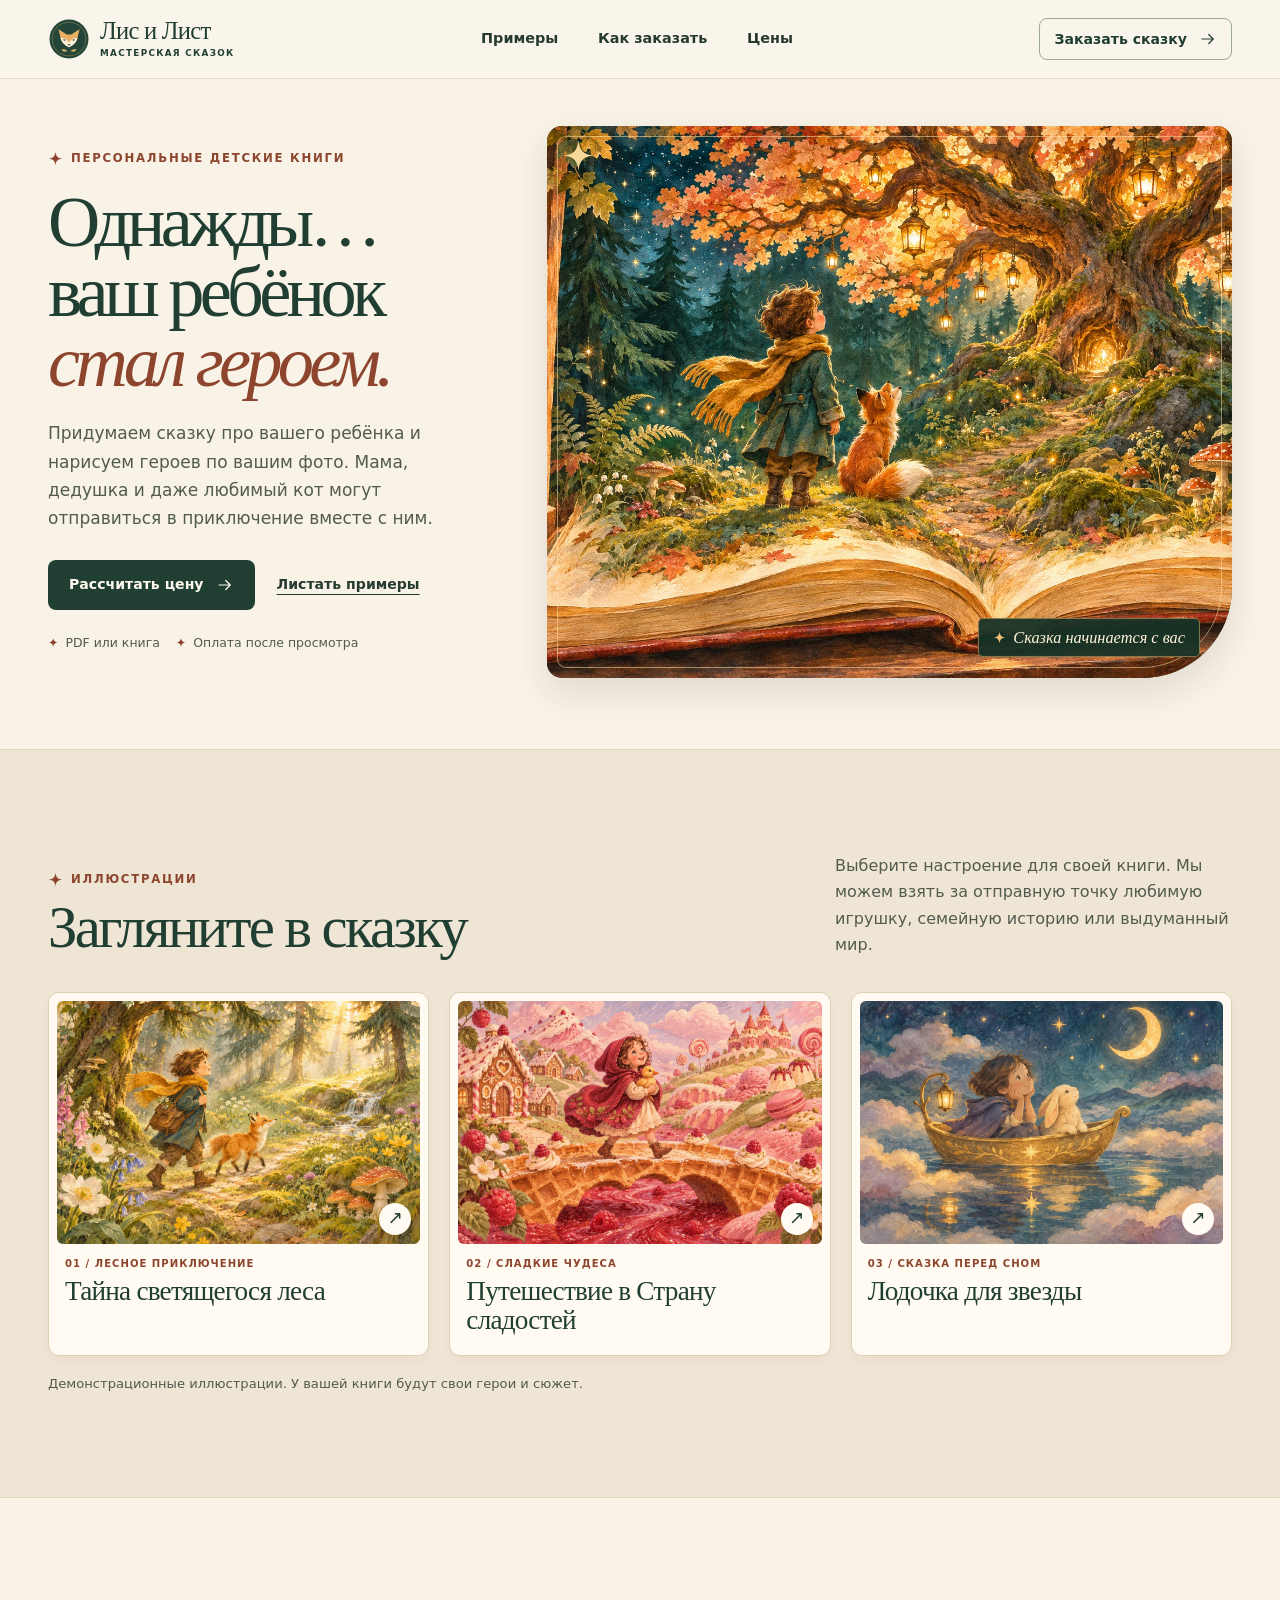
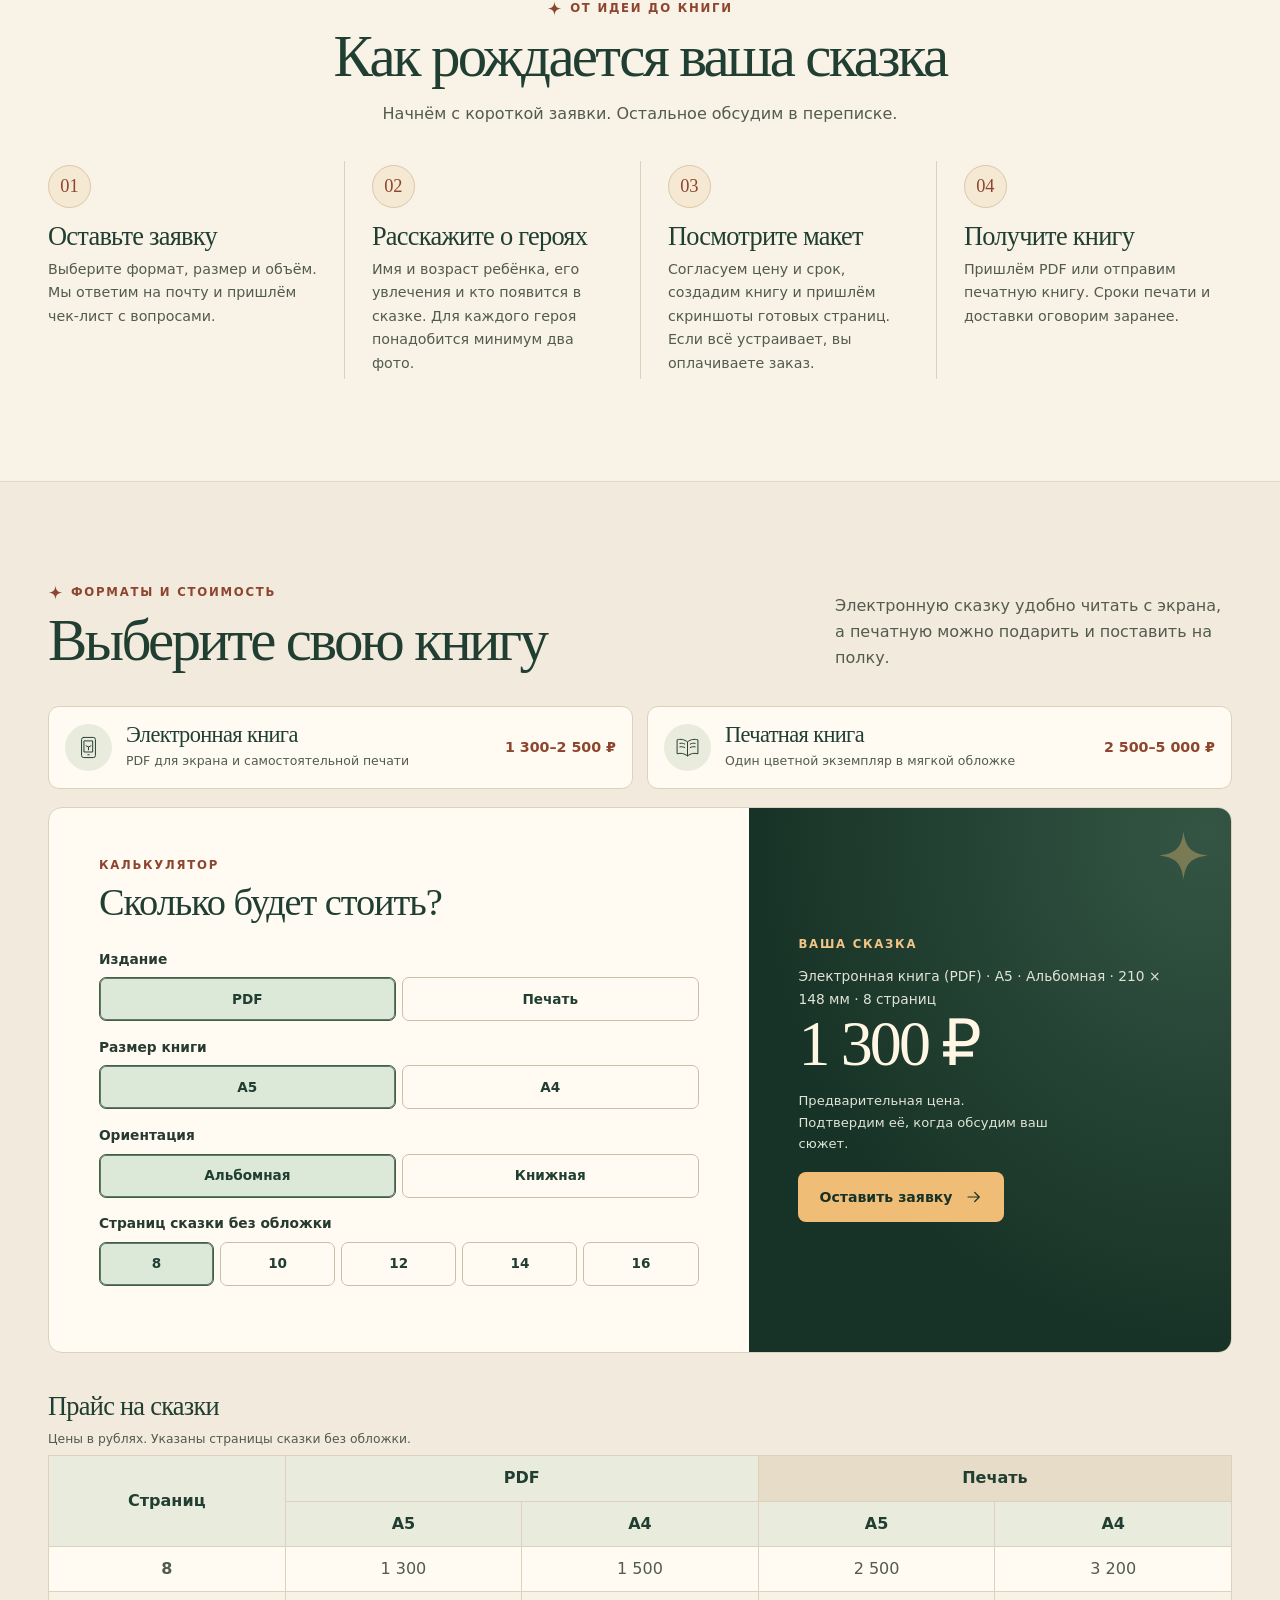
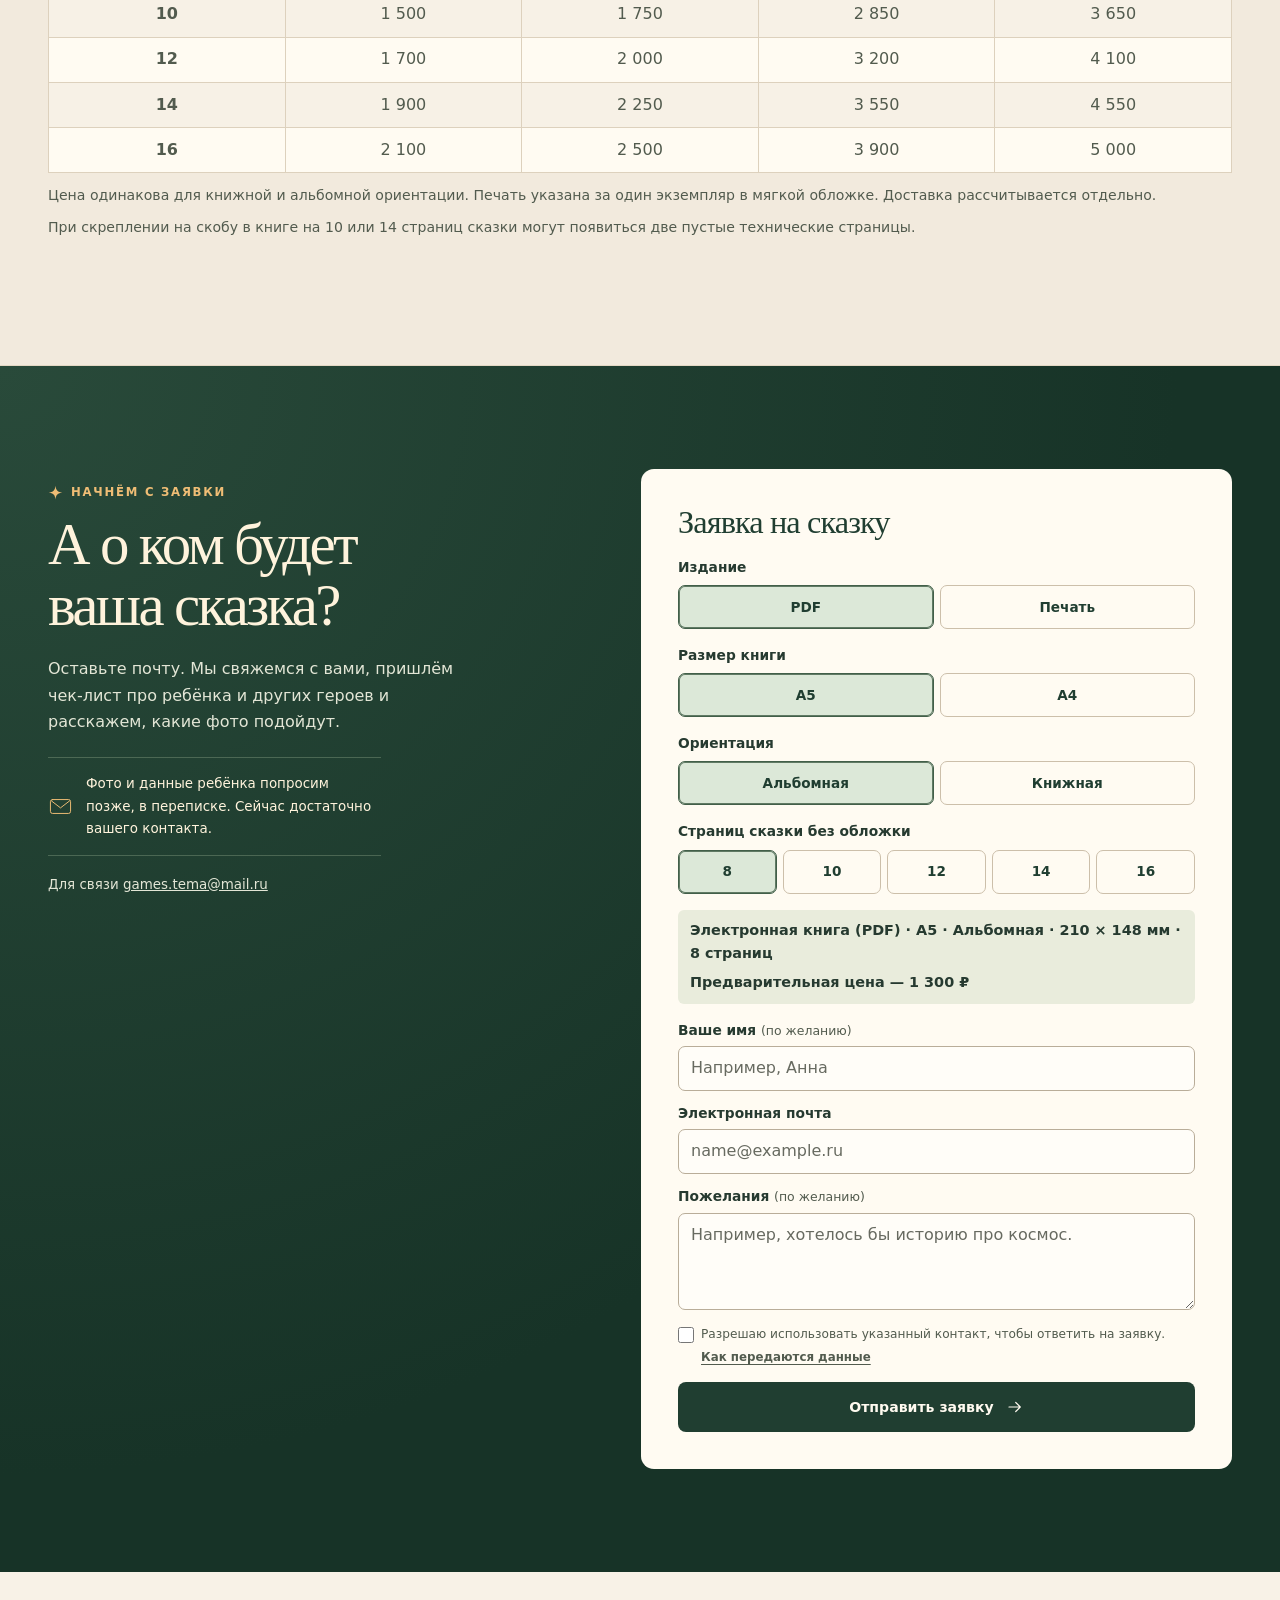
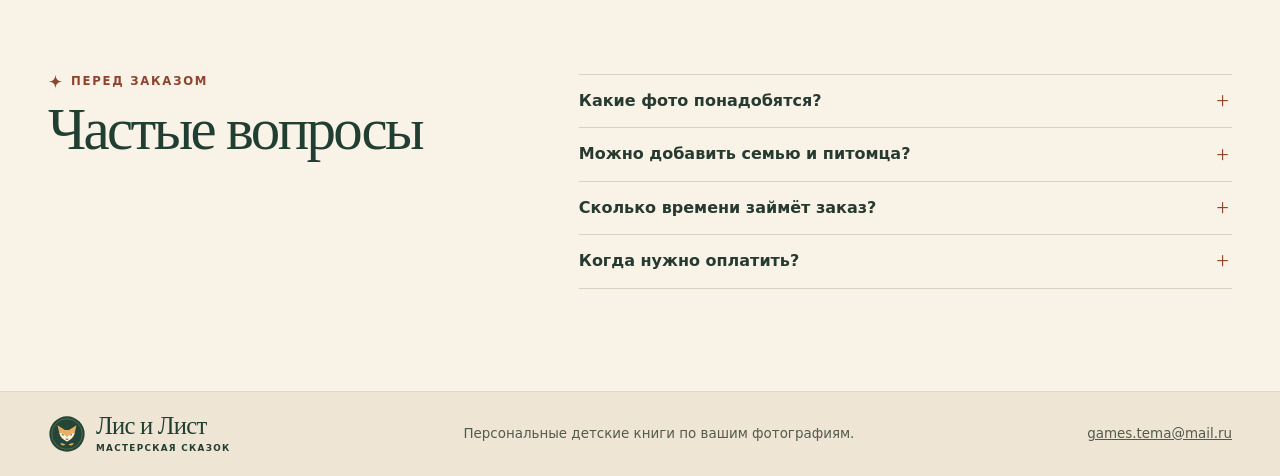
==== commit f3c71db2: "Update index.html" ====
--- a/index.html
+++ b/index.html
@@ -8,16 +8,20 @@
   <title>Лис и Лист — сказки, где ваш ребёнок главный герой</title>
   <link rel="icon" href="assets/mark.svg" type="image/svg+xml">
   <link rel="stylesheet" href="styles.css">
-  <script src="book-order-v2.js" defer></script>
   <style>
-    .book-controls { display: grid; gap: .8rem; margin: 1rem 0; }
-    .book-controls label { display: block; margin-bottom: .3rem; font-weight: 650; }
-    .book-controls select { box-sizing: border-box; width: 100%; min-width: 0; min-height: 44px; border: 1px solid #c6b99f; border-radius: 8px; background: #fffaf0; color: #223d30; padding: .5rem; font: inherit; font-size: 16px; }
-    .tariff-scroll { max-width: 100%; overflow-x: auto; margin-bottom: 1rem; }
-    .tariff-scroll table { min-width: 33rem; }
-    .tariff-scroll th[scope="row"] { text-align: left; }
-    .tariff-scroll th small { display: block; font-weight: normal; }
-    .tariff-scroll td { white-space: nowrap; }
+    .book-controls { display: grid; gap: .9rem; margin: 1rem 0; }
+    .book-controls .segments label { max-width: none; }
+    .book-controls .segments label span { display: grid; place-items: center; padding: 8px 4px; }
+    .book-controls .segments input:checked + span { background: #dce8d8; border-color: #425f49; }
+    .book-controls .segments { gap: 6px; }
+    .book-controls .segments span { min-height: 44px; }
+    #price-table { margin-top: clamp(1.5rem, 4vw, 2.5rem); }
+    #price-table h3 { margin-bottom: .55rem; }
+    #price-table table { width: 100%; max-width: none; table-layout: fixed; font-variant-numeric: tabular-nums; }
+    #price-table th, #price-table td { padding: .56rem .2rem; font-size: clamp(.72rem, 2.5vw, 1rem); }
+    #price-table td { white-space: nowrap; }
+    #price-table thead tr:first-child th:last-child { background: #e6dcc8; }
+    #price-table tbody tr:nth-child(even) { background: #f7f1e6; }
     .price-help { margin: .5rem 0; }
     .order-price-line { display: block; margin-top: .3rem; font-weight: 700; }
   </style>
@@ -143,21 +147,39 @@
           <div class="calculator-controls">
             <p class="eyebrow">КАЛЬКУЛЯТОР</p>
             <h3>Сколько будет стоить?</h3>
-<div class="book-controls">
-      <div><label for="calc-edition">Издание</label>
-        <select id="calc-edition"><option value="pdf">Электронная книга (PDF)</option><option value="print">Печатная книга</option></select>
-      </div>
-      <div><label for="calc-book">Размер книги</label>
-        <select id="calc-book"><option value="a5" data-label="А5" data-portrait="148 × 210 мм" data-landscape="210 × 148 мм">А5</option>
-<option value="a4" data-label="А4" data-portrait="210 × 297 мм" data-landscape="297 × 210 мм">А4</option></select>
-      </div>
-      <div><label for="calc-orientation">Ориентация</label>
-        <select id="calc-orientation"><option value="landscape">Альбомная</option><option value="portrait">Книжная</option></select>
-      </div>
-      <div><label for="calc-count">Страниц сказки без обложки</label>
-        <select id="calc-count"><option value="8">8</option><option value="10">10</option><option value="12">12</option><option value="14">14</option><option value="16">16</option></select>
-      </div>
-    </div>
+            <div class="book-controls">
+              <fieldset class="option-group">
+                <legend>Издание</legend>
+                <div class="segments">
+                  <label><input type="radio" name="calc-edition" value="pdf" data-label="Электронная книга (PDF)" checked><span>PDF</span></label>
+                  <label><input type="radio" name="calc-edition" value="print" data-label="Печатная книга"><span>Печать</span></label>
+                </div>
+              </fieldset>
+              <fieldset class="option-group">
+                <legend>Размер книги</legend>
+                <div class="segments">
+                  <label><input type="radio" name="calc-book" value="a5" data-label="А5" data-portrait="148 × 210 мм" data-landscape="210 × 148 мм" checked><span>А5</span></label>
+                  <label><input type="radio" name="calc-book" value="a4" data-label="А4" data-portrait="210 × 297 мм" data-landscape="297 × 210 мм"><span>А4</span></label>
+                </div>
+              </fieldset>
+              <fieldset class="option-group">
+                <legend>Ориентация</legend>
+                <div class="segments">
+                  <label><input type="radio" name="calc-orientation" value="landscape" data-label="Альбомная" checked><span>Альбомная</span></label>
+                  <label><input type="radio" name="calc-orientation" value="portrait" data-label="Книжная"><span>Книжная</span></label>
+                </div>
+              </fieldset>
+              <fieldset class="option-group">
+                <legend>Страниц сказки без обложки</legend>
+                <div class="segments">
+                  <label><input type="radio" name="calc-count" value="8" data-label="8" checked><span>8</span></label>
+                  <label><input type="radio" name="calc-count" value="10" data-label="10"><span>10</span></label>
+                  <label><input type="radio" name="calc-count" value="12" data-label="12"><span>12</span></label>
+                  <label><input type="radio" name="calc-count" value="14" data-label="14"><span>14</span></label>
+                  <label><input type="radio" name="calc-count" value="16" data-label="16"><span>16</span></label>
+                </div>
+              </fieldset>
+            </div>
           </div>
           <aside class="calculator-result" aria-label="Результат расчёта">
             <svg class="result-star" aria-hidden="true"><use href="#sparkle"/></svg>
@@ -172,29 +194,28 @@
         </div>
         <noscript><p class="noscript">Для калькулятора и формы включите JavaScript. Цены можно посмотреть в таблице, а заявку отправить на <a href="mailto:games.tema@mail.ru">games.tema@mail.ru</a>.</p></noscript>
 
-        <div class="pricing-details">
-          <details id="price-table">
-            <summary>Прайс по форматам и количеству страниц</summary>
-            <div class="details-body">
-              <p class="price-help">В колонках указано количество страниц сказки без обложки. Книжная и альбомная ориентации стоят одинаково. Печатная цена указана за один экземпляр. Доставка рассчитывается отдельно.</p>
-              <div class="tariff-scroll" tabindex="0" role="region" aria-label="Электронная книга (PDF)">
-      <table data-edition="pdf">
-        <caption>Электронная книга (PDF) · цены в ₽</caption>
-        <thead><tr><th scope="col">Формат</th><th scope="col">8</th><th scope="col">10</th><th scope="col">12</th><th scope="col">14</th><th scope="col">16</th></tr></thead>
-        <tbody><tr data-book="a5"><th scope="row">А5</th><td data-pages="8">1 300</td><td data-pages="10">1 500</td><td data-pages="12">1 700</td><td data-pages="14">1 900</td><td data-pages="16">2 100</td></tr><tr data-book="a4"><th scope="row">А4</th><td data-pages="8">1 500</td><td data-pages="10">1 750</td><td data-pages="12">2 000</td><td data-pages="14">2 250</td><td data-pages="16">2 500</td></tr></tbody>
-      </table>
-    </div>
-              <div class="tariff-scroll" tabindex="0" role="region" aria-label="Печатная книга в мягкой обложке">
-      <table data-edition="print">
-        <caption>Печатная книга в мягкой обложке · цены в ₽</caption>
-        <thead><tr><th scope="col">Формат</th><th scope="col">8</th><th scope="col">10</th><th scope="col">12</th><th scope="col">14</th><th scope="col">16</th></tr></thead>
-        <tbody><tr data-book="a5"><th scope="row">А5</th><td data-pages="8">2 500</td><td data-pages="10">2 850</td><td data-pages="12">3 200</td><td data-pages="14">3 550</td><td data-pages="16">3 900</td></tr><tr data-book="a4"><th scope="row">А4</th><td data-pages="8">3 200</td><td data-pages="10">3 650</td><td data-pages="12">4 100</td><td data-pages="14">4 550</td><td data-pages="16">5 000</td></tr></tbody>
-      </table>
-    </div>
-              <p class="price-help">При скреплении на скобу в книге на 10 или 14 страниц сказки могут появиться две пустые технические страницы.</p>
-            </div>
-          </details>
-        </div>
+        <section id="price-table" class="details-body" aria-labelledby="price-table-title">
+          <h3 id="price-table-title">Прайс на сказки</h3>
+          <table>
+            <caption>Цены в рублях. Указаны страницы сказки без обложки.</caption>
+            <colgroup span="1"></colgroup>
+            <colgroup span="2"></colgroup>
+            <colgroup span="2"></colgroup>
+            <thead>
+              <tr><th rowspan="2" scope="col">Страниц</th><th colspan="2" scope="colgroup">PDF</th><th colspan="2" scope="colgroup">Печать</th></tr>
+              <tr><th scope="col">А5</th><th scope="col">А4</th><th scope="col">А5</th><th scope="col">А4</th></tr>
+            </thead>
+            <tbody>
+                <tr data-pages="8"><th scope="row">8</th><td data-edition="pdf" data-book="a5">1 300</td><td data-edition="pdf" data-book="a4">1 500</td><td data-edition="print" data-book="a5">2 500</td><td data-edition="print" data-book="a4">3 200</td></tr>
+                <tr data-pages="10"><th scope="row">10</th><td data-edition="pdf" data-book="a5">1 500</td><td data-edition="pdf" data-book="a4">1 750</td><td data-edition="print" data-book="a5">2 850</td><td data-edition="print" data-book="a4">3 650</td></tr>
+                <tr data-pages="12"><th scope="row">12</th><td data-edition="pdf" data-book="a5">1 700</td><td data-edition="pdf" data-book="a4">2 000</td><td data-edition="print" data-book="a5">3 200</td><td data-edition="print" data-book="a4">4 100</td></tr>
+                <tr data-pages="14"><th scope="row">14</th><td data-edition="pdf" data-book="a5">1 900</td><td data-edition="pdf" data-book="a4">2 250</td><td data-edition="print" data-book="a5">3 550</td><td data-edition="print" data-book="a4">4 550</td></tr>
+                <tr data-pages="16"><th scope="row">16</th><td data-edition="pdf" data-book="a5">2 100</td><td data-edition="pdf" data-book="a4">2 500</td><td data-edition="print" data-book="a5">3 900</td><td data-edition="print" data-book="a4">5 000</td></tr>
+            </tbody>
+          </table>
+          <p class="price-help">Цена одинакова для книжной и альбомной ориентации. Печать указана за один экземпляр в мягкой обложке. Доставка рассчитывается отдельно.</p>
+          <p class="price-help">При скреплении на скобу в книге на 10 или 14 страниц сказки могут появиться две пустые технические страницы.</p>
+        </section>
       </div>
     </section>
 
@@ -209,21 +230,39 @@
         </div>
         <form id="order-form" class="order-form" method="post">
           <h3>Заявка на сказку</h3>
-<div class="book-controls">
-      <div><label for="form-edition">Издание</label>
-        <select id="form-edition"><option value="pdf">Электронная книга (PDF)</option><option value="print">Печатная книга</option></select>
-      </div>
-      <div><label for="form-book">Размер книги</label>
-        <select id="form-book"><option value="a5" data-label="А5" data-portrait="148 × 210 мм" data-landscape="210 × 148 мм">А5</option>
-<option value="a4" data-label="А4" data-portrait="210 × 297 мм" data-landscape="297 × 210 мм">А4</option></select>
-      </div>
-      <div><label for="form-orientation">Ориентация</label>
-        <select id="form-orientation"><option value="landscape">Альбомная</option><option value="portrait">Книжная</option></select>
-      </div>
-      <div><label for="form-count">Страниц сказки без обложки</label>
-        <select id="form-count"><option value="8">8</option><option value="10">10</option><option value="12">12</option><option value="14">14</option><option value="16">16</option></select>
-      </div>
-    </div>
+          <div class="book-controls">
+            <fieldset class="option-group">
+              <legend>Издание</legend>
+              <div class="segments">
+                <label><input type="radio" name="form-edition" value="pdf" data-label="Электронная книга (PDF)" checked><span>PDF</span></label>
+                <label><input type="radio" name="form-edition" value="print" data-label="Печатная книга"><span>Печать</span></label>
+              </div>
+            </fieldset>
+            <fieldset class="option-group">
+              <legend>Размер книги</legend>
+              <div class="segments">
+                <label><input type="radio" name="form-book" value="a5" data-label="А5" data-portrait="148 × 210 мм" data-landscape="210 × 148 мм" checked><span>А5</span></label>
+                <label><input type="radio" name="form-book" value="a4" data-label="А4" data-portrait="210 × 297 мм" data-landscape="297 × 210 мм"><span>А4</span></label>
+              </div>
+            </fieldset>
+            <fieldset class="option-group">
+              <legend>Ориентация</legend>
+              <div class="segments">
+                <label><input type="radio" name="form-orientation" value="landscape" data-label="Альбомная" checked><span>Альбомная</span></label>
+                <label><input type="radio" name="form-orientation" value="portrait" data-label="Книжная"><span>Книжная</span></label>
+              </div>
+            </fieldset>
+            <fieldset class="option-group">
+              <legend>Страниц сказки без обложки</legend>
+              <div class="segments">
+                <label><input type="radio" name="form-count" value="8" data-label="8" checked><span>8</span></label>
+                <label><input type="radio" name="form-count" value="10" data-label="10"><span>10</span></label>
+                <label><input type="radio" name="form-count" value="12" data-label="12"><span>12</span></label>
+                <label><input type="radio" name="form-count" value="14" data-label="14"><span>14</span></label>
+                <label><input type="radio" name="form-count" value="16" data-label="16"><span>16</span></label>
+              </div>
+            </fieldset>
+          </div>
           <p id="order-summary" class="order-summary" aria-live="polite" aria-atomic="true">
             <span id="order-configuration">Электронная книга · А5 · Альбомная · 210 × 148 мм · 8 страниц</span>
             <strong id="order-total" class="order-price-line">Предварительная цена — 1 300 ₽</strong>
@@ -271,5 +310,209 @@
       <a href="mailto:games.tema@mail.ru">games.tema@mail.ru</a>
     </div>
   </footer>
+<script>
+'use strict';
+
+const details = document.querySelector('#calc-details');
+const price = document.querySelector('#calc-price');
+const calcNote = document.querySelector('#calc-note');
+const orderForm = document.querySelector('#order-form');
+const orderConfiguration = document.querySelector('#order-configuration');
+const orderTotal = document.querySelector('#order-total');
+const orderPrintNote = document.querySelector('#order-print-note');
+const orderError = document.querySelector('#order-error');
+const submitButton = document.querySelector('#submit-order');
+const submitLabel = document.querySelector('#submit-label');
+// Вставь публичный ключ формы из кабинета FormToMail между кавычками.
+const FORMTOMAIL_PUBLIC_KEY = '0CN5NGqsf0zlz6tv';
+
+const formKey = FORMTOMAIL_PUBLIC_KEY.trim();
+const onlineForm = Boolean(formKey);
+const orderAddress = 'games.tema@mail.ru';
+let sending = false;
+
+const orderSuccess = document.createElement('p');
+orderSuccess.setAttribute('role', 'status');
+orderError.after(orderSuccess);
+
+if (onlineForm) {
+  submitLabel.textContent = 'Отправить заявку';
+  document.querySelector('#data-note').textContent = 'Контакт, пожелания и параметры книги передаются через FormToMail, чтобы мастерская могла ответить на заявку. Фото и данные ребёнка обсудим позже.';
+}
+
+const numberFormat = new Intl.NumberFormat('ru-RU');
+
+const fields = ['edition', 'book', 'orientation', 'count'];
+const inputs = Object.fromEntries(fields.map((field) => [
+  field,
+  ['calc', 'form'].map((scope) => [...document.querySelectorAll('input[name="' + scope + '-' + field + '"]')]),
+]));
+const tariffs = new Map();
+document.querySelectorAll('#price-table tr[data-pages]').forEach((row) => {
+  row.querySelectorAll('td[data-edition]').forEach((cell) => {
+    const key = [cell.dataset.edition, cell.dataset.book, row.dataset.pages].join('/');
+    tariffs.set(key, Number(cell.textContent.replace(/\s/g, '')));
+  });
+});
+
+function readOrder() {
+  const selected = (field) => inputs[field][0].find((option) => option.checked);
+  const edition = selected('edition');
+  const book = selected('book');
+  const direction = selected('orientation');
+  const pages = selected('count').value;
+  return {
+    edition: edition.dataset.label,
+    printed: edition.value === 'print',
+    label: book.dataset.label,
+    dimensions: book.dataset[direction.value],
+    orientation: direction.dataset.label,
+    pages,
+    tariff: tariffs.get([edition.value, book.value, pages].join('/')),
+  };
+}
+
+function updateEstimate() {
+  const { edition, printed, label, dimensions, orientation, pages, tariff } = readOrder();
+  const configuration = [edition, label, orientation, dimensions, pages + ' страниц'].join(' · ');
+  const formatted = Number.isFinite(tariff) ? numberFormat.format(tariff) + ' ₽' : '—';
+  details.textContent = configuration;
+  price.textContent = formatted;
+  orderConfiguration.textContent = configuration;
+  orderTotal.textContent = 'Предварительная цена — ' + formatted;
+  calcNote.textContent = printed
+    ? 'Предварительная цена за один экземпляр. Доставка рассчитывается отдельно.'
+    : 'Предварительная цена. Подтвердим её, когда обсудим ваш сюжет.';
+  orderPrintNote.hidden = !printed;
+  orderPrintNote.textContent = ['10', '14'].includes(pages)
+    ? 'Доставка рассчитывается отдельно. При скреплении на скобу возможны две пустые технические страницы.'
+    : 'Доставка рассчитывается отдельно.';
+  submitButton.disabled = sending || !Number.isFinite(tariff);
+}
+
+function setChoice(group, value) {
+  group.forEach((option) => { option.checked = option.value === value; });
+}
+
+Object.values(inputs).forEach(([calculator, form]) => {
+  [...calculator, ...form].forEach((option) => {
+    option.addEventListener('change', () => {
+      if (!option.checked) return;
+      setChoice(calculator, option.value);
+      setChoice(form, option.value);
+      orderSuccess.textContent = '';
+      orderError.hidden = true;
+      updateEstimate();
+    });
+  });
+});
+
+function escapeHtml(value) {
+  return value.replace(/&/g, '&amp;').replace(/</g, '&lt;').replace(/>/g, '&gt;')
+    .replace(/"/g, '&quot;').replace(/'/g, '&#39;').replace(/\r?\n/g, '<br>');
+}
+
+function openEmail(fields) {
+  const lines = fields.map(([label, value]) => label + ': ' + value);
+  const subject = encodeURIComponent('Лис и Лист — новая заявка на сказку');
+  const body = encodeURIComponent(lines.join('\r\n'));
+  location.href = 'mailto:' + orderAddress + '?subject=' + subject + '&body=' + body;
+}
+
+orderForm.addEventListener('submit', async (event) => {
+  event.preventDefault();
+  if (sending) return;
+
+  updateEstimate();
+  const order = readOrder();
+  if (!Number.isFinite(order.tariff)) return;
+
+  const data = new FormData(orderForm);
+  const fields = [
+    ['Имя', data.get('name')],
+    ['Почта для ответа', data.get('email')],
+    ['Издание', order.edition],
+    ['Формат книги', order.label],
+    ['Размер', order.dimensions],
+    ['Ориентация', order.orientation],
+    ['Страниц сказки без обложки', order.pages],
+    ['Предварительная цена', numberFormat.format(order.tariff) + ' ₽'],
+    ['Пожелания', data.get('message')],
+  ].map(([label, value]) => [label, String(value ?? '').trim()]).filter(([, value]) => value);
+  orderError.hidden = true;
+  orderSuccess.textContent = '';
+
+  if (!onlineForm) {
+    openEmail(fields);
+    return;
+  }
+
+  sending = true;
+  submitButton.disabled = true;
+  submitLabel.textContent = 'Отправляем…';
+
+  const controller = new AbortController();
+  const timer = setTimeout(() => controller.abort(), 12000);
+  try {
+    const response = await fetch('https://api.formtomail.ru/send', {
+      method: 'POST',
+      headers: {
+        Authorization: 'Bearer ' + formKey,
+        'Content-Type': 'application/json',
+      },
+      body: JSON.stringify({
+        title: 'Лис и Лист — новая заявка на сказку',
+        body: Object.fromEntries(fields.map(([label, value]) => [label, escapeHtml(value)])),
+      }),
+      signal: controller.signal,
+    });
+    if (!response.ok) throw new Error('Сервис вернул код ' + response.status);
+    const result = await response.json();
+    if (result.statusCode !== 200) throw new Error('Сервис не подтвердил отправку');
+    for (const name of ['name', 'email', 'message']) {
+      const field = orderForm.elements.namedItem(name);
+      if (field.value === data.get(name)) field.value = '';
+    }
+    const consent = orderForm.querySelector('#contact-consent');
+    consent.checked = false;
+    orderSuccess.textContent = 'Заявка отправлена. Ответим на указанную почту.';
+  } catch {
+    orderError.textContent = 'Отправка не подтверждена. Проверьте соединение и попробуйте ещё раз.';
+    orderError.hidden = false;
+  } finally {
+    clearTimeout(timer);
+    sending = false;
+    updateEstimate();
+    submitLabel.textContent = 'Отправить заявку';
+  }
+});
+
+window.addEventListener('pageshow', () => {
+  Object.values(inputs).forEach(([calculator, form]) => {
+    const selected = calculator.find((option) => option.checked);
+    setChoice(form, selected.value);
+  });
+  updateEstimate();
+});
+updateEstimate();
+
+const dialog = document.querySelector('#story-dialog');
+const dialogImage = document.querySelector('#story-dialog-image');
+const dialogTitle = document.querySelector('#story-dialog-title');
+
+document.querySelectorAll('.story-image').forEach((button) => {
+  button.addEventListener('click', () => {
+    const image = button.querySelector('img');
+    dialogImage.src = image.currentSrc || image.src;
+    dialogImage.alt = image.alt;
+    dialogTitle.textContent = button.closest('figure').querySelector('h3').textContent;
+    dialog.showModal();
+  });
+});
+dialog.querySelector('.dialog-close').addEventListener('click', () => dialog.close());
+dialog.addEventListener('click', (event) => {
+  if (event.target === dialog) dialog.close();
+});
+</script>
 </body>
 </html>
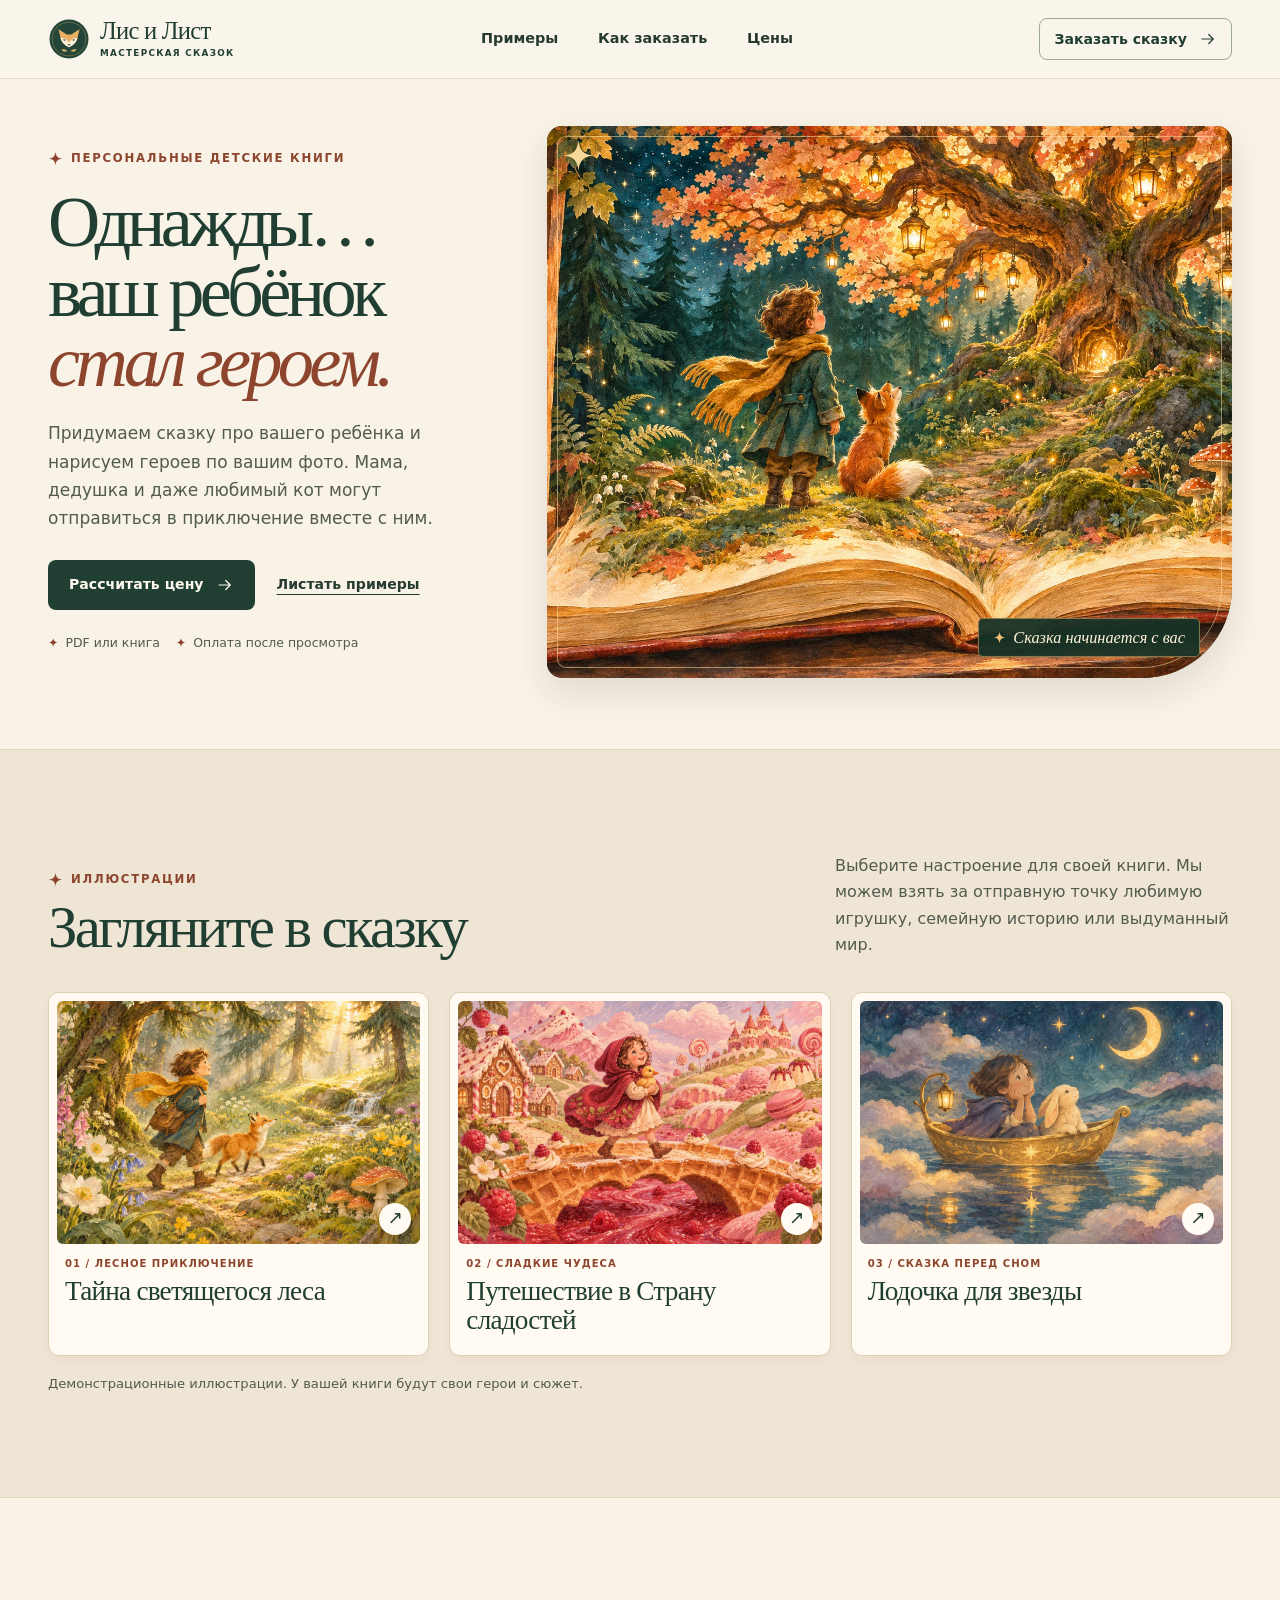
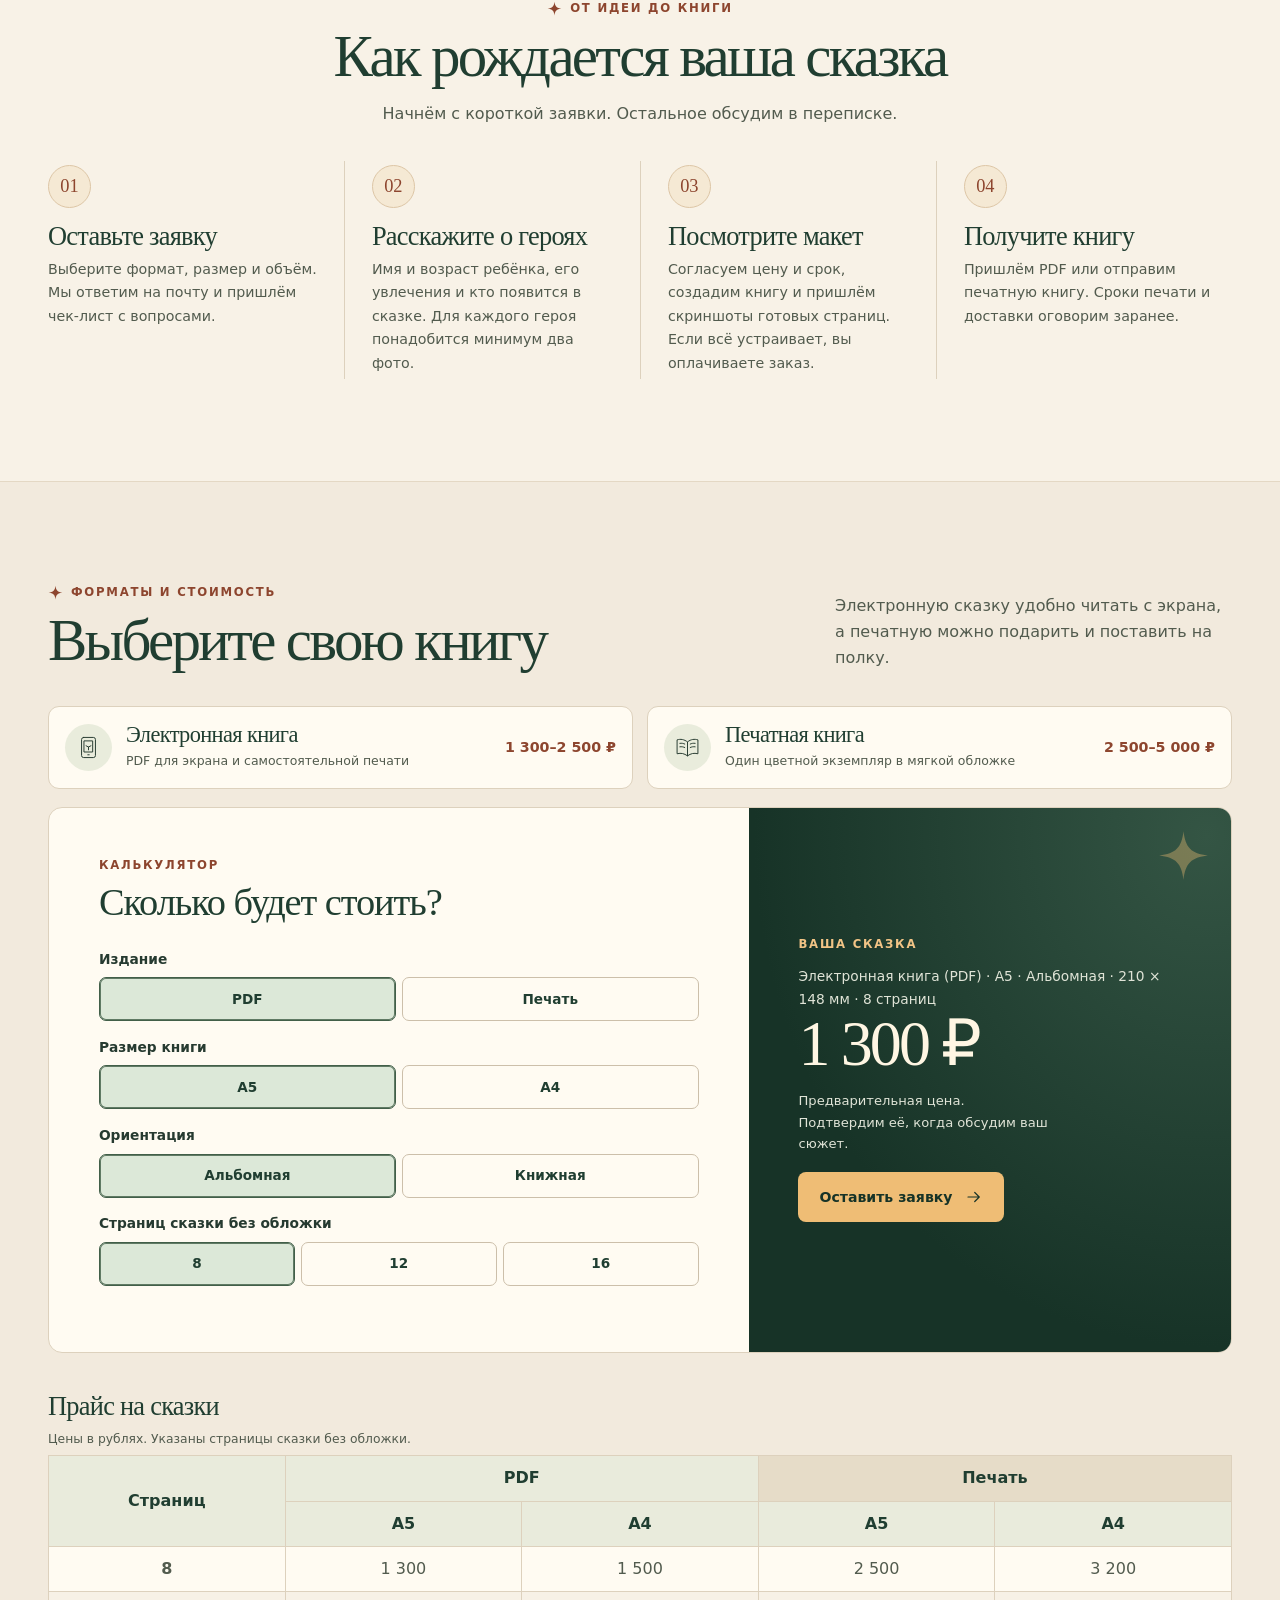
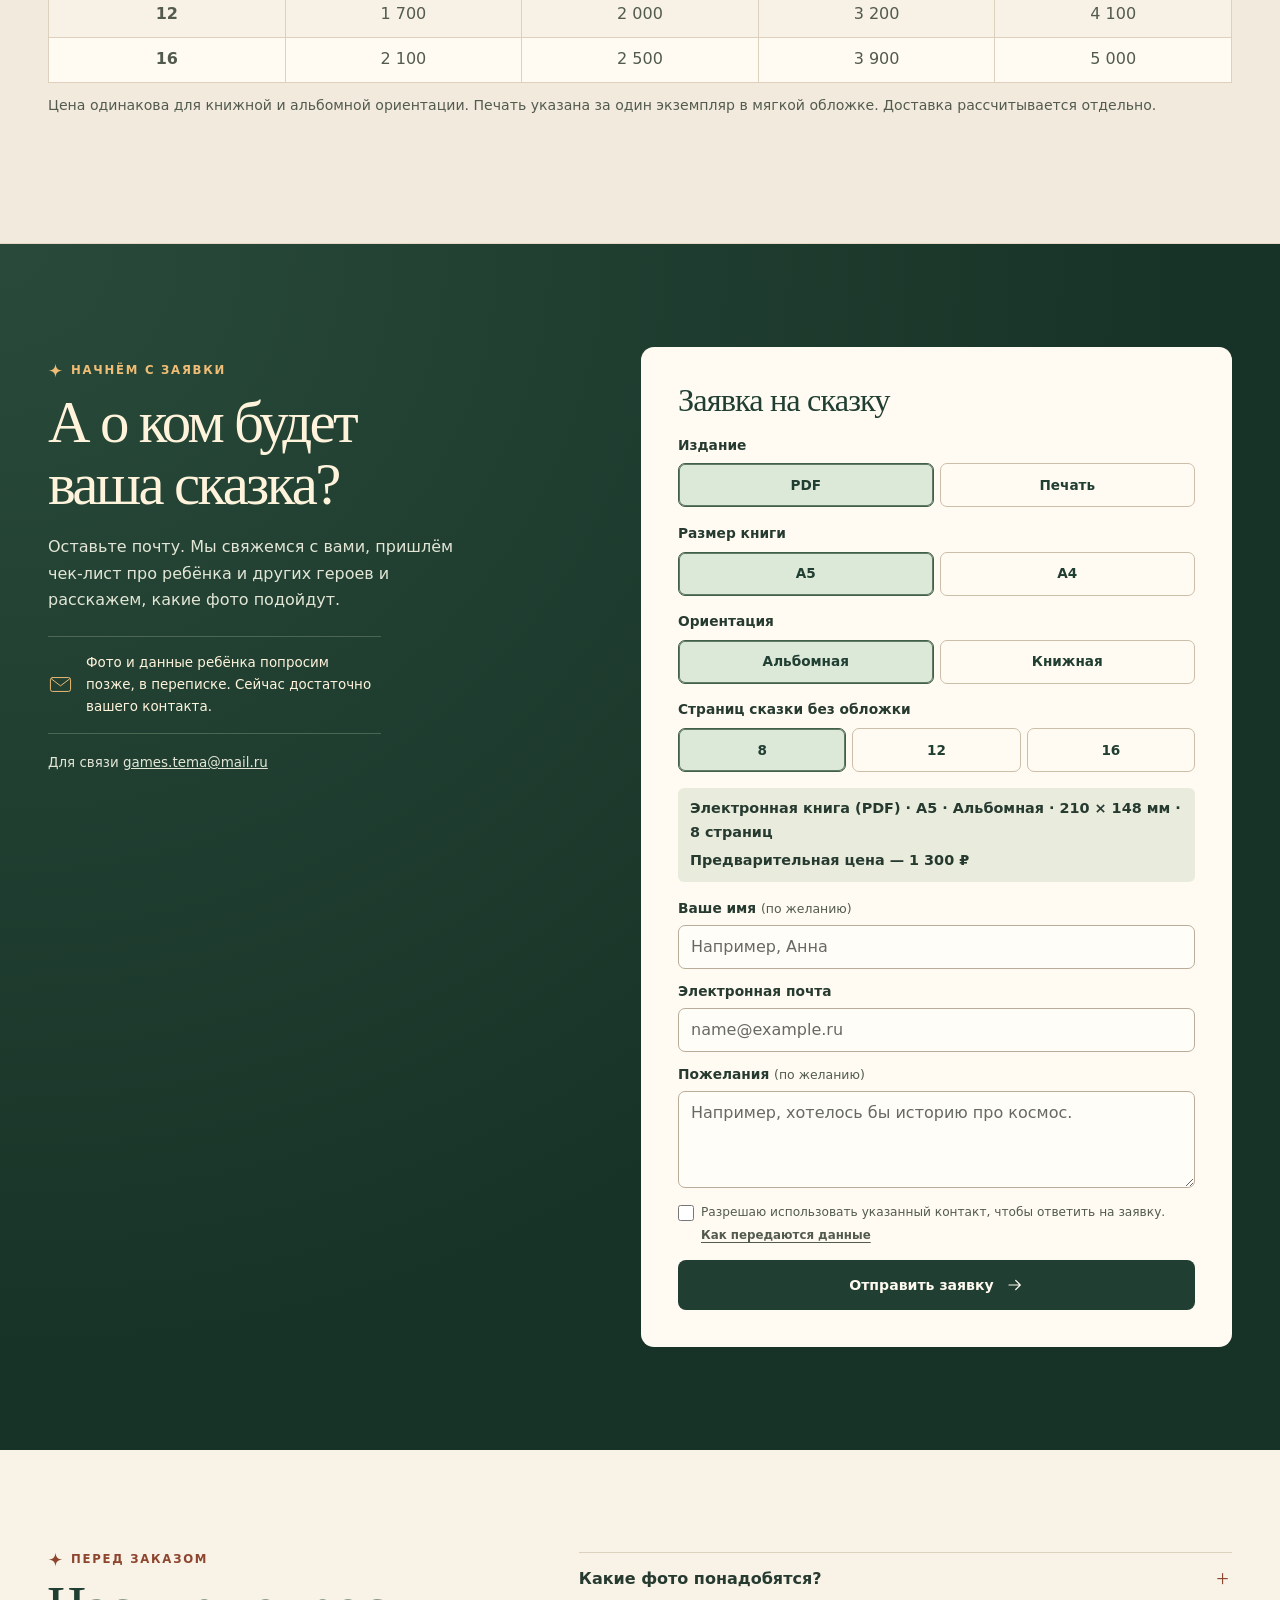
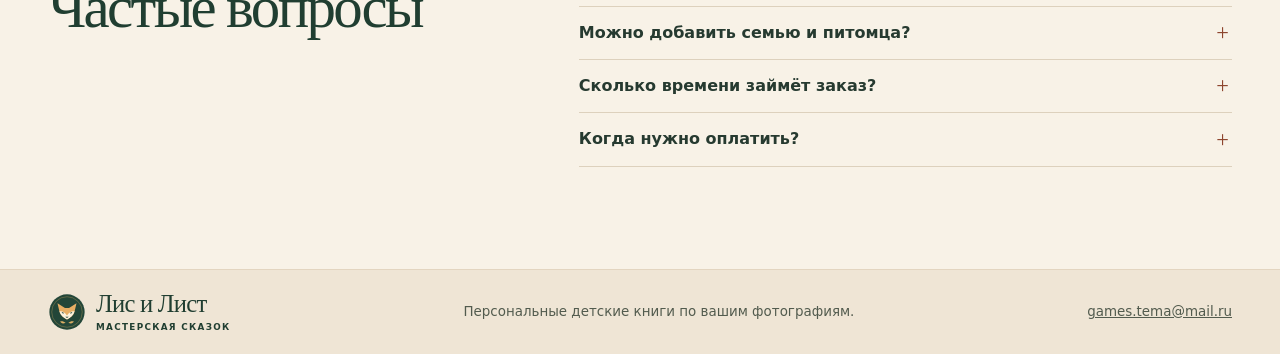
==== commit 23d1a0bc: "Update index.html" ====
--- a/index.html
+++ b/index.html
@@ -173,9 +173,7 @@
                 <legend>Страниц сказки без обложки</legend>
                 <div class="segments">
                   <label><input type="radio" name="calc-count" value="8" data-label="8" checked><span>8</span></label>
-                  <label><input type="radio" name="calc-count" value="10" data-label="10"><span>10</span></label>
                   <label><input type="radio" name="calc-count" value="12" data-label="12"><span>12</span></label>
-                  <label><input type="radio" name="calc-count" value="14" data-label="14"><span>14</span></label>
                   <label><input type="radio" name="calc-count" value="16" data-label="16"><span>16</span></label>
                 </div>
               </fieldset>
@@ -207,14 +205,13 @@
             </thead>
             <tbody>
                 <tr data-pages="8"><th scope="row">8</th><td data-edition="pdf" data-book="a5">1 300</td><td data-edition="pdf" data-book="a4">1 500</td><td data-edition="print" data-book="a5">2 500</td><td data-edition="print" data-book="a4">3 200</td></tr>
-                <tr data-pages="10"><th scope="row">10</th><td data-edition="pdf" data-book="a5">1 500</td><td data-edition="pdf" data-book="a4">1 750</td><td data-edition="print" data-book="a5">2 850</td><td data-edition="print" data-book="a4">3 650</td></tr>
+
                 <tr data-pages="12"><th scope="row">12</th><td data-edition="pdf" data-book="a5">1 700</td><td data-edition="pdf" data-book="a4">2 000</td><td data-edition="print" data-book="a5">3 200</td><td data-edition="print" data-book="a4">4 100</td></tr>
-                <tr data-pages="14"><th scope="row">14</th><td data-edition="pdf" data-book="a5">1 900</td><td data-edition="pdf" data-book="a4">2 250</td><td data-edition="print" data-book="a5">3 550</td><td data-edition="print" data-book="a4">4 550</td></tr>
+
                 <tr data-pages="16"><th scope="row">16</th><td data-edition="pdf" data-book="a5">2 100</td><td data-edition="pdf" data-book="a4">2 500</td><td data-edition="print" data-book="a5">3 900</td><td data-edition="print" data-book="a4">5 000</td></tr>
             </tbody>
           </table>
           <p class="price-help">Цена одинакова для книжной и альбомной ориентации. Печать указана за один экземпляр в мягкой обложке. Доставка рассчитывается отдельно.</p>
-          <p class="price-help">При скреплении на скобу в книге на 10 или 14 страниц сказки могут появиться две пустые технические страницы.</p>
         </section>
       </div>
     </section>
@@ -256,9 +253,7 @@
               <legend>Страниц сказки без обложки</legend>
               <div class="segments">
                 <label><input type="radio" name="form-count" value="8" data-label="8" checked><span>8</span></label>
-                <label><input type="radio" name="form-count" value="10" data-label="10"><span>10</span></label>
                 <label><input type="radio" name="form-count" value="12" data-label="12"><span>12</span></label>
-                <label><input type="radio" name="form-count" value="14" data-label="14"><span>14</span></label>
                 <label><input type="radio" name="form-count" value="16" data-label="16"><span>16</span></label>
               </div>
             </fieldset>
@@ -384,9 +379,6 @@
     ? 'Предварительная цена за один экземпляр. Доставка рассчитывается отдельно.'
     : 'Предварительная цена. Подтвердим её, когда обсудим ваш сюжет.';
   orderPrintNote.hidden = !printed;
-  orderPrintNote.textContent = ['10', '14'].includes(pages)
-    ? 'Доставка рассчитывается отдельно. При скреплении на скобу возможны две пустые технические страницы.'
-    : 'Доставка рассчитывается отдельно.';
   submitButton.disabled = sending || !Number.isFinite(tariff);
 }
 
